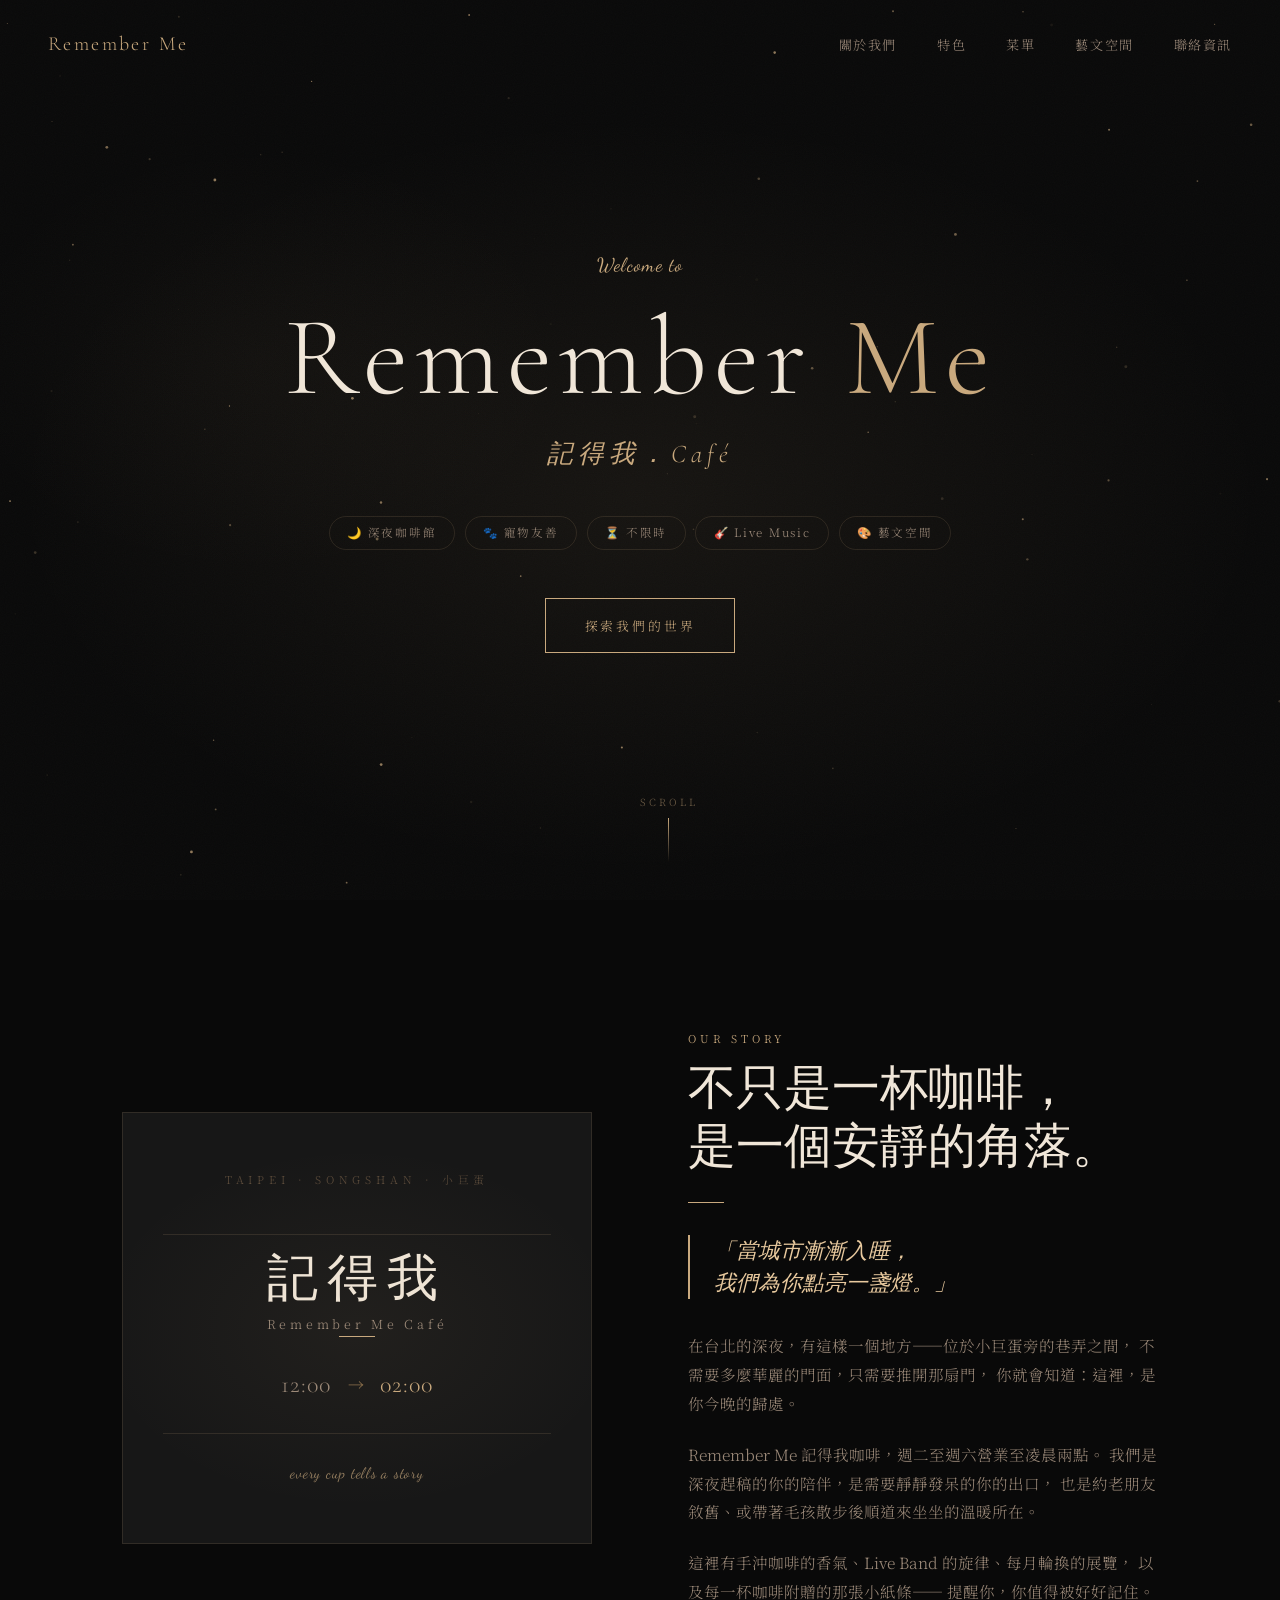
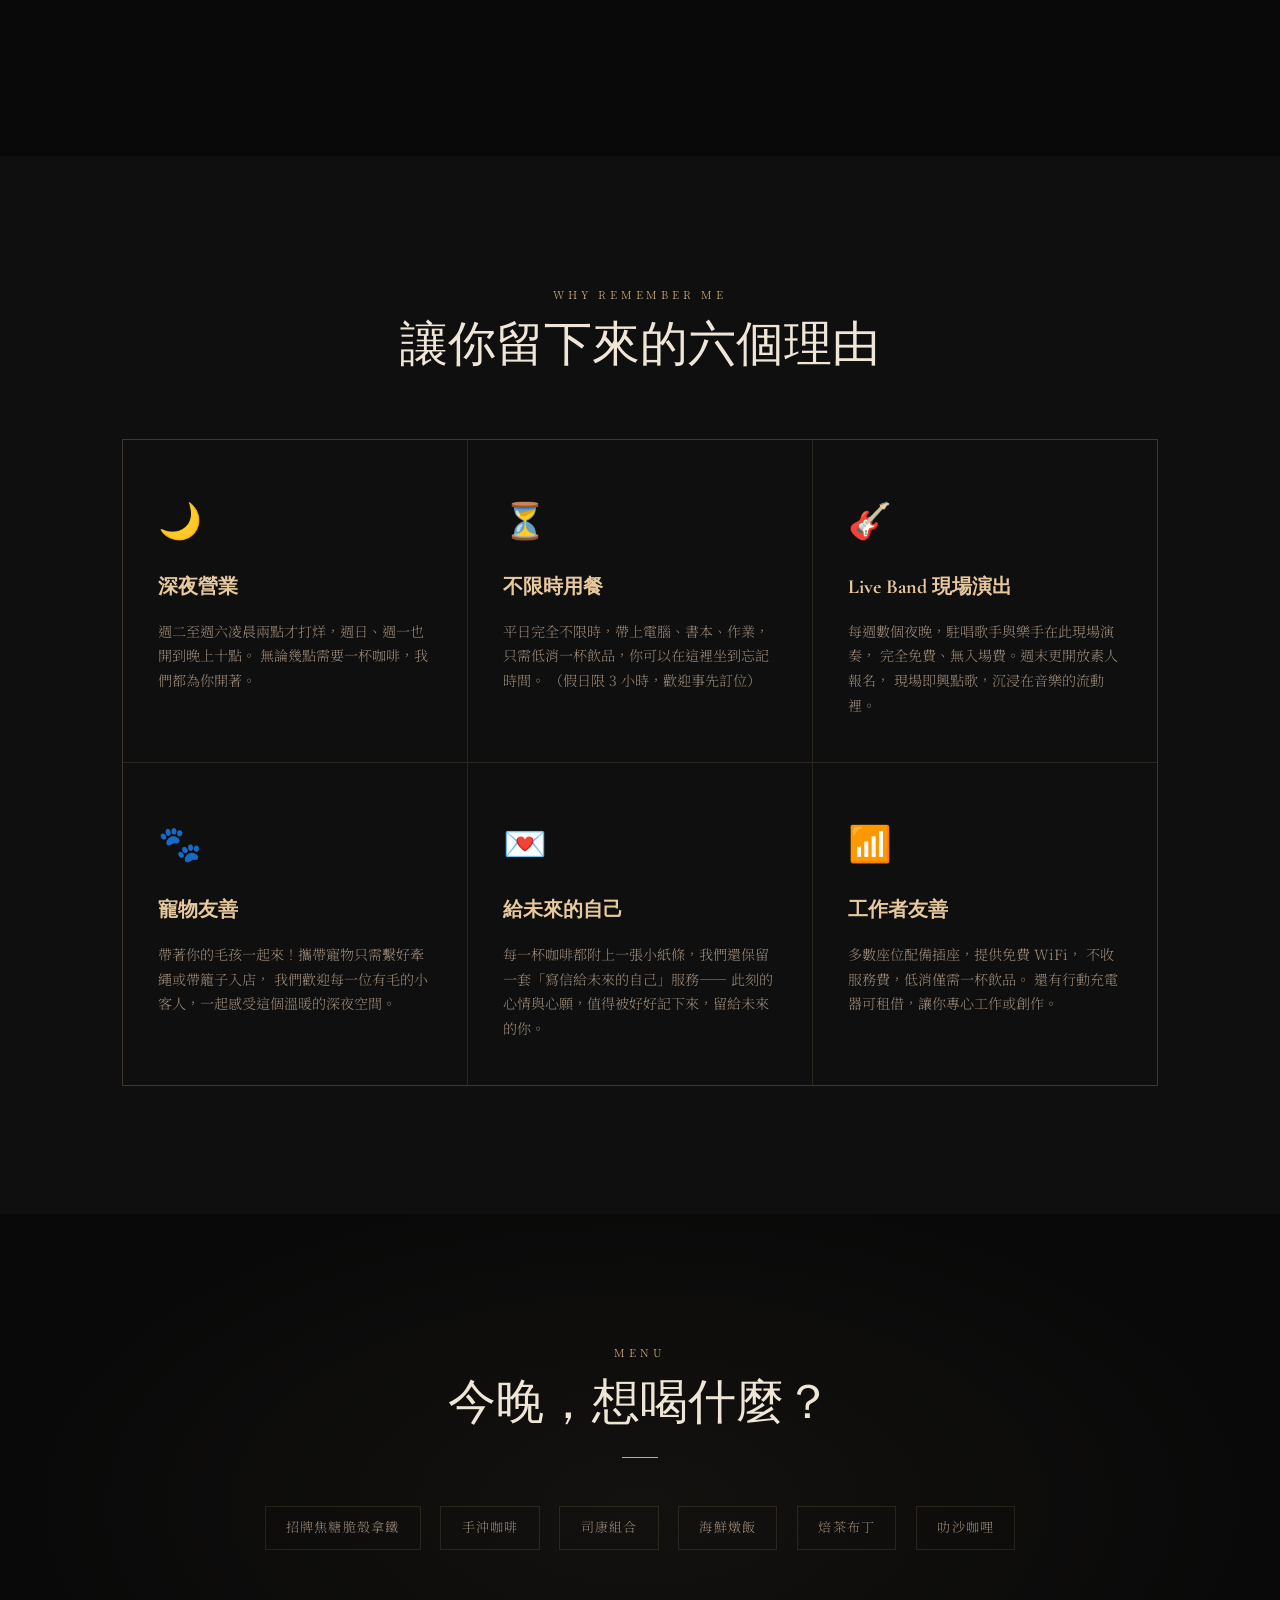
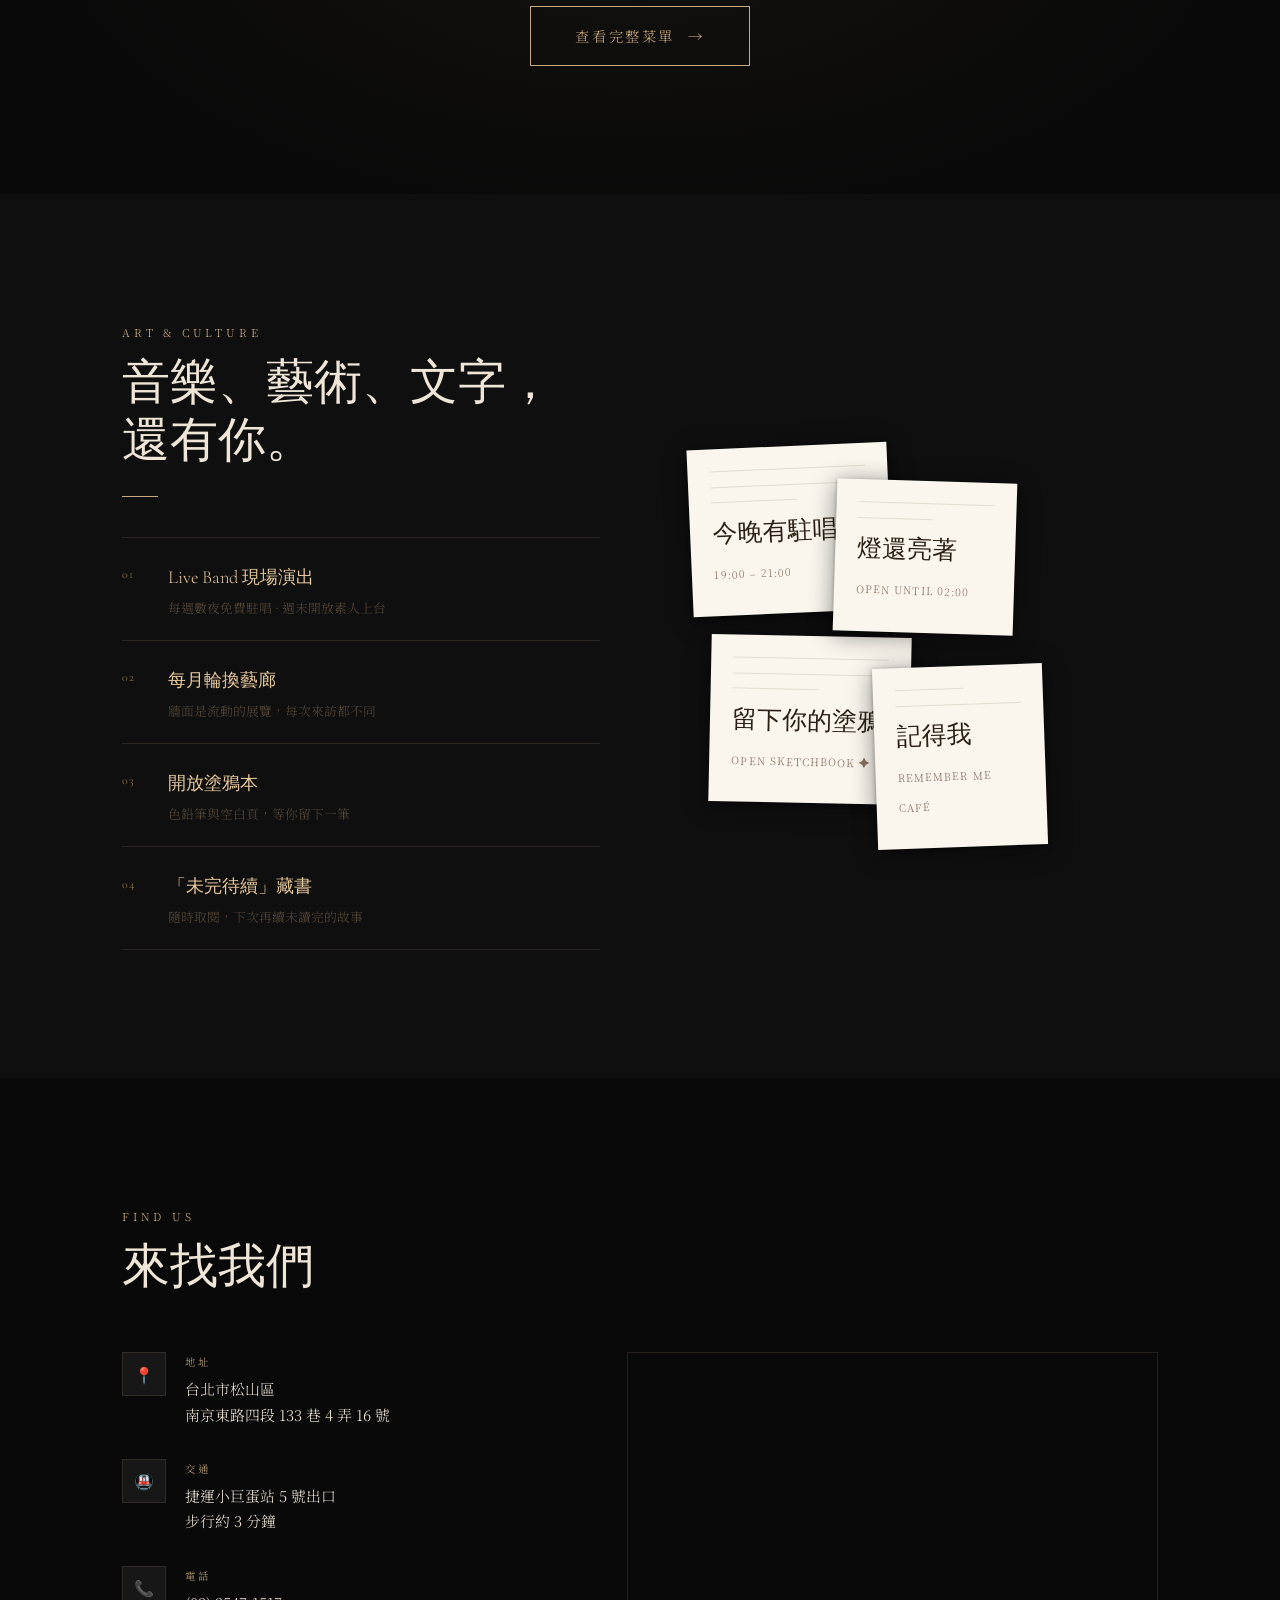
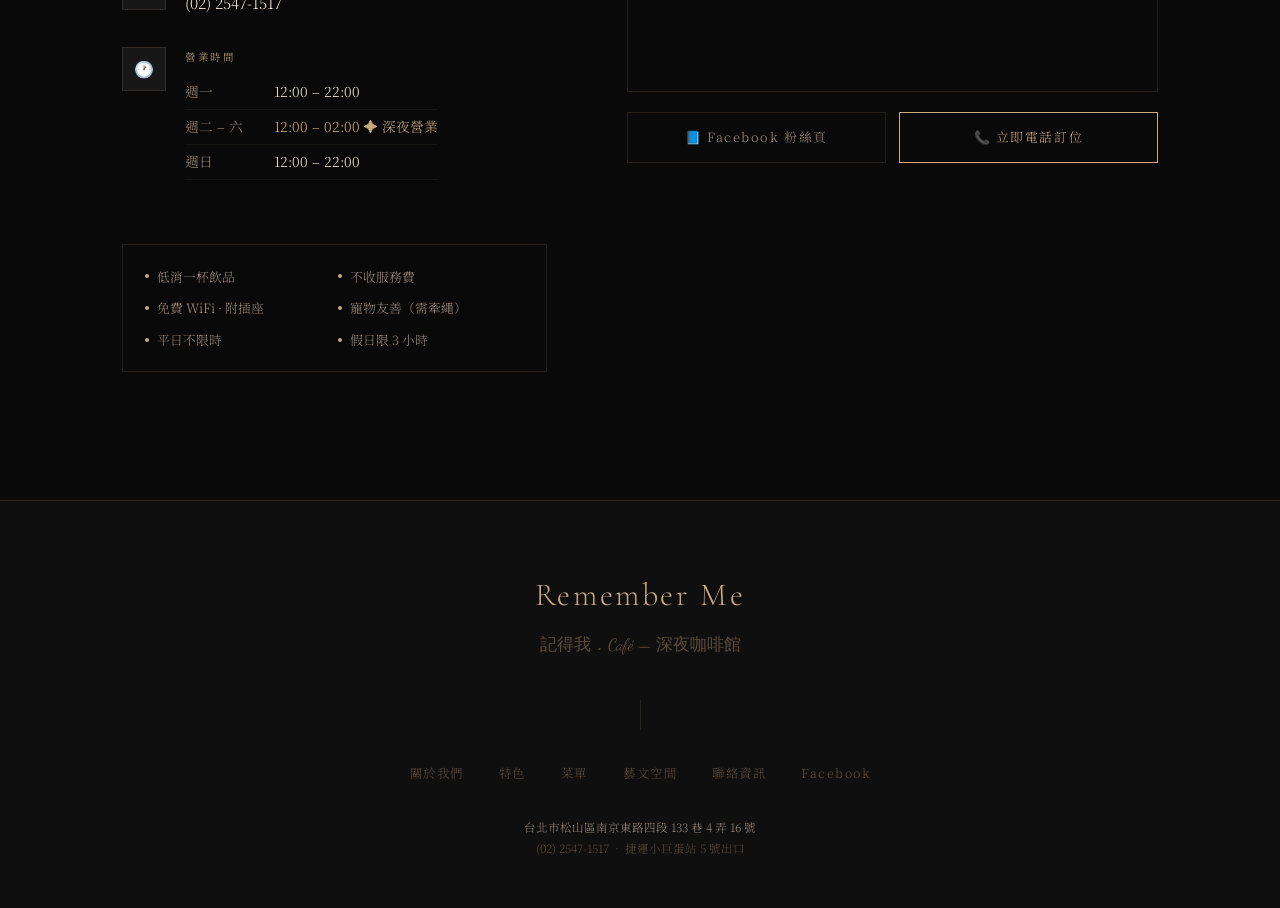
==== index.html @ 340c95aa "Initial deploy: Remember Me 記得我 Café website Co-Authored-By: Claude Sonnet 4.6 <noreply@anthropic.co" ====
<!DOCTYPE html>
<html lang="zh-TW">
<head>
  <meta charset="UTF-8" />
  <meta name="viewport" content="width=device-width, initial-scale=1.0" />
  <meta name="description" content="Remember Me 記得我．Café — 台北深夜咖啡館，營業至凌晨兩點，寵物友善、不限時、現場駐唱。捷運小巨蛋站旁。" />
  <title>Remember Me 記得我．Café｜深夜咖啡館 · 台北松山</title>
  <link rel="stylesheet" href="style.css" />
</head>
<body>

<!-- ============================================================
     NAVIGATION
     ============================================================ -->
<nav id="navbar">
  <a href="#hero" class="nav-logo">Remember Me</a>

  <ul class="nav-links">
    <li><a href="#about">關於我們</a></li>
    <li><a href="#features">特色</a></li>
    <li><a href="#menu">菜單</a></li>
    <li><a href="#space">藝文空間</a></li>
    <li><a href="#contact">聯絡資訊</a></li>
  </ul>

  <button class="hamburger" id="hamburger" aria-label="開啟選單">
    <span></span><span></span><span></span>
  </button>
</nav>

<!-- Mobile menu -->
<div class="mobile-menu" id="mobile-menu">
  <a href="#about">關於我們</a>
  <a href="#features">特色</a>
  <a href="#menu">菜單</a>
  <a href="#space">藝文空間</a>
  <a href="#contact">聯絡資訊</a>
</div>


<!-- ============================================================
     HERO
     ============================================================ -->
<section id="hero">
  <div class="hero-bg"></div>
  <div class="hero-noise"></div>
  <canvas id="stars-canvas"></canvas>

  <div class="hero-content">
    <p class="hero-eyebrow">Welcome to</p>
    <h1 class="hero-title">Remember <span>Me</span></h1>
    <p class="hero-subtitle">記得我．Café</p>

    <div class="hero-tags">
      <span class="hero-tag">🌙 深夜咖啡館</span>
      <span class="hero-tag">🐾 寵物友善</span>
      <span class="hero-tag">⏳ 不限時</span>
      <span class="hero-tag">🎸 Live Music</span>
      <span class="hero-tag">🎨 藝文空間</span>
    </div>

    <a href="#about" class="hero-cta">探索我們的世界</a>
  </div>

  <div class="scroll-hint">
    <span>SCROLL</span>
    <div class="scroll-hint-line"></div>
  </div>
</section>


<!-- ============================================================
     ABOUT
     ============================================================ -->
<section id="about">
  <div class="container">
    <div class="about-grid">

      <!-- Typographic panel -->
      <div class="about-typo fade-up">
        <div class="at-city">Taipei · Songshan · 小巨蛋</div>
        <div class="at-rule"></div>
        <div class="at-name">記得我</div>
        <div class="at-sub-zh">Remember Me Café</div>
        <div class="at-rule-gold"></div>
        <div class="at-hours">
          <span class="at-time">12:00</span>
          <span class="at-arrow">→</span>
          <span class="at-time gold">02:00</span>
        </div>
        <div class="at-rule"></div>
        <p class="at-tagline script">every cup tells a story</p>
      </div>

      <!-- Text -->
      <div class="about-body fade-up">
        <span class="label">Our Story</span>
        <h2 class="section-title">不只是一杯咖啡，<br>是一個安靜的角落。</h2>
        <div class="divider"></div>

        <blockquote class="pull-quote">
          「當城市漸漸入睡，<br>我們為你點亮一盞燈。」
        </blockquote>

        <p>
          在台北的深夜，有這樣一個地方——位於小巨蛋旁的巷弄之間，
          不需要多麼華麗的門面，只需要推開那扇門，
          你就會知道：這裡，是你今晚的歸處。
        </p>
        <p>
          Remember Me 記得我咖啡，週二至週六營業至凌晨兩點。
          我們是深夜趕稿的你的陪伴，是需要靜靜發呆的你的出口，
          也是約老朋友敘舊、或帶著毛孩散步後順道來坐坐的溫暖所在。
        </p>
        <p>
          這裡有手沖咖啡的香氣、Live Band 的旋律、每月輪換的展覽，
          以及每一杯咖啡附贈的那張小紙條——
          提醒你，你值得被好好記住。
        </p>
      </div>

    </div>
  </div>
</section>


<!-- ============================================================
     FEATURES
     ============================================================ -->
<section id="features">
  <div class="container">
    <div class="features-header fade-up">
      <span class="label">Why Remember Me</span>
      <h2 class="section-title">讓你留下來的六個理由</h2>
    </div>

    <div class="features-grid">

      <div class="feature-card fade-up">
        <span class="feature-icon">🌙</span>
        <h3 class="feature-title">深夜營業</h3>
        <p class="feature-desc">
          週二至週六凌晨兩點才打烊，週日、週一也開到晚上十點。
          無論幾點需要一杯咖啡，我們都為你開著。
        </p>
      </div>

      <div class="feature-card fade-up">
        <span class="feature-icon">⏳</span>
        <h3 class="feature-title">不限時用餐</h3>
        <p class="feature-desc">
          平日完全不限時，帶上電腦、書本、作業，
          只需低消一杯飲品，你可以在這裡坐到忘記時間。
          （假日限 3 小時，歡迎事先訂位）
        </p>
      </div>

      <div class="feature-card fade-up">
        <span class="feature-icon">🎸</span>
        <h3 class="feature-title">Live Band 現場演出</h3>
        <p class="feature-desc">
          每週數個夜晚，駐唱歌手與樂手在此現場演奏，
          完全免費、無入場費。週末更開放素人報名，
          現場即興點歌，沉浸在音樂的流動裡。
        </p>
      </div>

      <div class="feature-card fade-up">
        <span class="feature-icon">🐾</span>
        <h3 class="feature-title">寵物友善</h3>
        <p class="feature-desc">
          帶著你的毛孩一起來！攜帶寵物只需繫好牽繩或帶籠子入店，
          我們歡迎每一位有毛的小客人，一起感受這個溫暖的深夜空間。
        </p>
      </div>

      <div class="feature-card fade-up">
        <span class="feature-icon">💌</span>
        <h3 class="feature-title">給未來的自己</h3>
        <p class="feature-desc">
          每一杯咖啡都附上一張小紙條，我們還保留一套「寫信給未來的自己」服務——
          此刻的心情與心願，值得被好好記下來，留給未來的你。
        </p>
      </div>

      <div class="feature-card fade-up">
        <span class="feature-icon">📶</span>
        <h3 class="feature-title">工作者友善</h3>
        <p class="feature-desc">
          多數座位配備插座，提供免費 WiFi，
          不收服務費，低消僅需一杯飲品。
          還有行動充電器可租借，讓你專心工作或創作。
        </p>
      </div>

    </div>
  </div>
</section>


<!-- ============================================================
     MENU CTA
     ============================================================ -->
<section id="menu" class="" style="padding:0;">
  <section id="menu-cta">
    <div class="container menu-cta-inner fade-up">
      <span class="label">Menu</span>
      <h2 class="section-title">今晚，想喝什麼？</h2>
      <div class="divider" style="margin: 1.5rem auto;"></div>
      <div class="menu-preview-grid">
        <span class="preview-chip">招牌焦糖脆殼拿鐵</span>
        <span class="preview-chip">手沖咖啡</span>
        <span class="preview-chip">司康組合</span>
        <span class="preview-chip">海鮮燉飯</span>
        <span class="preview-chip">焙茶布丁</span>
        <span class="preview-chip">叻沙咖哩</span>
      </div>
      <a href="menu.html" class="menu-cta-btn">查看完整菜單 &nbsp;→</a>
    </div>
  </section>
</section>


<!-- ============================================================
     ART SPACE
     ============================================================ -->
<section id="space">
  <div class="container">
    <div class="space-grid">

      <!-- Text side -->
      <div class="fade-up">
        <span class="label">Art &amp; Culture</span>
        <h2 class="section-title">音樂、藝術、文字，<br>還有你。</h2>
        <div class="divider"></div>

        <div class="space-pillars">

          <div class="pillar">
            <span class="pillar-num">01</span>
            <div class="pillar-body">
              <div class="pillar-title">Live Band 現場演出</div>
              <p class="pillar-sub">每週數夜免費駐唱 · 週末開放素人上台</p>
            </div>
          </div>

          <div class="pillar">
            <span class="pillar-num">02</span>
            <div class="pillar-body">
              <div class="pillar-title">每月輪換藝廊</div>
              <p class="pillar-sub">牆面是流動的展覽，每次來訪都不同</p>
            </div>
          </div>

          <div class="pillar">
            <span class="pillar-num">03</span>
            <div class="pillar-body">
              <div class="pillar-title">開放塗鴉本</div>
              <p class="pillar-sub">色鉛筆與空白頁，等你留下一筆</p>
            </div>
          </div>

          <div class="pillar">
            <span class="pillar-num">04</span>
            <div class="pillar-body">
              <div class="pillar-title">「未完待續」藏書</div>
              <p class="pillar-sub">隨時取閱，下次再續未讀完的故事</p>
            </div>
          </div>

        </div>
      </div>

      <!-- Notes visual -->
      <div class="space-notes fade-up">
        <div class="note note-1">
          <div class="note-line"></div>
          <div class="note-line"></div>
          <div class="note-line short"></div>
          <p class="note-text script">今晚有駐唱</p>
          <span class="note-time">19:00 – 21:00</span>
        </div>
        <div class="note note-2">
          <div class="note-line"></div>
          <div class="note-line short"></div>
          <p class="note-text script">燈還亮著</p>
          <span class="note-time">open until 02:00</span>
        </div>
        <div class="note note-3">
          <div class="note-line"></div>
          <div class="note-line"></div>
          <div class="note-line short"></div>
          <p class="note-text script">留下你的塗鴉</p>
          <span class="note-time">open sketchbook ✦</span>
        </div>
        <div class="note note-4">
          <div class="note-line short"></div>
          <div class="note-line"></div>
          <p class="note-text script">記得我</p>
          <span class="note-time">Remember Me Café</span>
        </div>
      </div>

    </div>
  </div>
</section>


<!-- ============================================================
     CONTACT
     ============================================================ -->
<section id="contact">
  <div class="container">
    <div class="fade-up" style="margin-bottom: 3.5rem;">
      <span class="label">Find Us</span>
      <h2 class="section-title">來找我們</h2>
    </div>

    <div class="contact-grid">

      <!-- Info -->
      <div class="contact-items fade-up">

        <div class="contact-item">
          <div class="contact-icon">📍</div>
          <div>
            <div class="c-label">地址</div>
            <div class="c-value">
              台北市松山區<br>
              南京東路四段 133 巷 4 弄 16 號
            </div>
          </div>
        </div>

        <div class="contact-item">
          <div class="contact-icon">🚇</div>
          <div>
            <div class="c-label">交通</div>
            <div class="c-value">
              捷運小巨蛋站 5 號出口<br>
              步行約 3 分鐘
            </div>
          </div>
        </div>

        <div class="contact-item">
          <div class="contact-icon">📞</div>
          <div>
            <div class="c-label">電話</div>
            <div class="c-value">
              <a href="tel:0225471517">(02) 2547-1517</a>
            </div>
          </div>
        </div>

        <div class="contact-item">
          <div class="contact-icon">🕐</div>
          <div>
            <div class="c-label">營業時間</div>
            <div class="hours-list">
              <div class="hours-row">
                <span class="hours-day">週一</span>
                <span class="hours-time">12:00 – 22:00</span>
              </div>
              <div class="hours-row">
                <span class="hours-day">週二 – 六</span>
                <span class="hours-time highlight">12:00 – 02:00 ✦ 深夜營業</span>
              </div>
              <div class="hours-row">
                <span class="hours-day">週日</span>
                <span class="hours-time">12:00 – 22:00</span>
              </div>
            </div>
          </div>
        </div>

        <div class="rules-strip">
          <div class="rule-item"><span class="rule-dot"></span>低消一杯飲品</div>
          <div class="rule-item"><span class="rule-dot"></span>不收服務費</div>
          <div class="rule-item"><span class="rule-dot"></span>免費 WiFi · 附插座</div>
          <div class="rule-item"><span class="rule-dot"></span>寵物友善（需牽繩）</div>
          <div class="rule-item"><span class="rule-dot"></span>平日不限時</div>
          <div class="rule-item"><span class="rule-dot"></span>假日限 3 小時</div>
        </div>

      </div>

      <!-- Map + buttons -->
      <div class="fade-up">
        <div class="map-wrap">
          <iframe
            src="https://maps.google.com/maps?q=Remember+Me+Cafe+台北市松山區南京東路四段133巷4弄16號&output=embed&hl=zh-TW&z=16"
            allowfullscreen=""
            loading="lazy"
            referrerpolicy="no-referrer-when-downgrade"
            title="Remember Me Café 地圖位置">
          </iframe>
        </div>

        <div class="contact-actions">
          <a class="btn-outline"
             href="https://www.facebook.com/remembermecafe/"
             target="_blank" rel="noopener">
            📘 Facebook 粉絲頁
          </a>
          <a class="btn-fill" href="tel:0225471517">
            📞 立即電話訂位
          </a>
        </div>
      </div>

    </div>
  </div>
</section>


<!-- ============================================================
     FOOTER
     ============================================================ -->
<footer>
  <div class="container">
    <div class="footer-logo">Remember Me</div>
    <p class="footer-tagline">記得我．Café — 深夜咖啡館</p>
    <div class="footer-divider"></div>
    <nav class="footer-nav">
      <a href="#about">關於我們</a>
      <a href="#features">特色</a>
      <a href="#menu">菜單</a>
      <a href="#space">藝文空間</a>
      <a href="#contact">聯絡資訊</a>
      <a href="https://www.facebook.com/remembermecafe/" target="_blank" rel="noopener">Facebook</a>
    </nav>
    <p class="footer-copy">
      <span>台北市松山區南京東路四段 133 巷 4 弄 16 號</span><br>
      (02) 2547-1517 &nbsp;·&nbsp; 捷運小巨蛋站 5 號出口
    </p>
  </div>
</footer>

<script src="script.js"></script>
</body>
</html>
---- style.css ----
/* ============================================================
   Remember Me 記得我．Café — Stylesheet
   ============================================================ */

@import url('https://fonts.googleapis.com/css2?family=Cormorant+Garamond:ital,wght@0,300;0,400;0,600;1,300;1,400;1,600&family=Dancing+Script:wght@400;600&family=Noto+Serif+TC:wght@300;400;500&display=swap');

/* ── Variables ── */
:root {
  --bg:          #090909;
  --bg2:         #0f0f0f;
  --bg3:         #171717;
  --bg4:         #202020;
  --gold:        #c9a97e;
  --gold-light:  #e8c99e;
  --gold-dark:   #9a7a50;
  --gold-glow:   rgba(201, 169, 126, 0.12);
  --text:        #f0e6d8;
  --text-dim:    #9a8878;
  --text-muted:  #5a4a3a;
  --border:      rgba(201, 169, 126, 0.14);
  --border-h:    rgba(201, 169, 126, 0.45);
  --radius:      2px;
}

/* ── Reset ── */
*, *::before, *::after { margin: 0; padding: 0; box-sizing: border-box; }
html { scroll-behavior: smooth; font-size: 16px; }
body {
  background: var(--bg);
  color: var(--text);
  font-family: 'Noto Serif TC', 'PingFang TC', 'Hiragino Mincho ProN', serif;
  font-weight: 300;
  line-height: 1.85;
  overflow-x: hidden;
}
img { display: block; max-width: 100%; }
a { color: inherit; text-decoration: none; }

/* ── Typography helpers ── */
.serif   { font-family: 'Cormorant Garamond', serif; }
.script  { font-family: 'Dancing Script', cursive; }
.label {
  display: block;
  font-size: 0.68rem;
  letter-spacing: 0.35em;
  text-transform: uppercase;
  color: var(--gold);
  margin-bottom: 0.8rem;
}
.section-title {
  font-family: 'Cormorant Garamond', serif;
  font-weight: 300;
  font-size: clamp(2rem, 4vw, 3rem);
  line-height: 1.2;
}
.divider {
  width: 36px;
  height: 1px;
  background: var(--gold);
  margin: 1.6rem 0;
}
.container {
  max-width: 1100px;
  margin: 0 auto;
  padding: 0 2rem;
}

/* ── Fade-up animation ── */
.fade-up {
  opacity: 0;
  transform: translateY(28px);
  transition: opacity 0.75s ease, transform 0.75s ease;
}
.fade-up.visible { opacity: 1; transform: translateY(0); }
.fade-up:nth-child(2) { transition-delay: 0.1s; }
.fade-up:nth-child(3) { transition-delay: 0.2s; }
.fade-up:nth-child(4) { transition-delay: 0.3s; }

/* ============================================================
   NAVIGATION
   ============================================================ */
#navbar {
  position: fixed;
  inset: 0 0 auto 0;
  z-index: 200;
  display: flex;
  align-items: center;
  justify-content: space-between;
  padding: 1.6rem 3rem;
  transition: padding 0.4s, background 0.4s, border-color 0.4s;
  border-bottom: 1px solid transparent;
}
#navbar.scrolled {
  padding: 1rem 3rem;
  background: rgba(9, 9, 9, 0.94);
  backdrop-filter: blur(12px);
  border-bottom-color: var(--border);
}
.nav-logo {
  font-family: 'Cormorant Garamond', serif;
  font-size: 1.25rem;
  color: var(--gold);
  letter-spacing: 0.12em;
  transition: opacity 0.3s;
}
.nav-logo:hover { opacity: 0.75; }
.nav-links {
  display: flex;
  gap: 2.5rem;
  list-style: none;
}
.nav-links a {
  font-size: 0.82rem;
  letter-spacing: 0.12em;
  color: var(--text-dim);
  transition: color 0.3s;
  position: relative;
}
.nav-links a::after {
  content: '';
  position: absolute;
  bottom: -2px;
  left: 0; right: 0;
  height: 1px;
  background: var(--gold);
  transform: scaleX(0);
  transition: transform 0.3s;
  transform-origin: left;
}
.nav-links a:hover { color: var(--gold); }
.nav-links a:hover::after { transform: scaleX(1); }

/* hamburger (mobile) */
.hamburger {
  display: none;
  flex-direction: column;
  gap: 5px;
  cursor: pointer;
  background: none;
  border: none;
  padding: 4px;
}
.hamburger span {
  width: 24px; height: 1px;
  background: var(--gold);
  transition: all 0.3s;
}
.hamburger.open span:nth-child(1) { transform: rotate(45deg) translate(4px, 4px); }
.hamburger.open span:nth-child(2) { opacity: 0; }
.hamburger.open span:nth-child(3) { transform: rotate(-45deg) translate(4px, -4px); }

/* mobile menu */
.mobile-menu {
  display: none;
  position: fixed;
  inset: 0;
  background: rgba(9,9,9,0.97);
  z-index: 190;
  flex-direction: column;
  align-items: center;
  justify-content: center;
  gap: 2.5rem;
}
.mobile-menu.open { display: flex; }
.mobile-menu a {
  font-family: 'Cormorant Garamond', serif;
  font-size: 2rem;
  color: var(--text-dim);
  letter-spacing: 0.1em;
  transition: color 0.3s;
}
.mobile-menu a:hover { color: var(--gold); }

/* ============================================================
   HERO
   ============================================================ */
#hero {
  position: relative;
  height: 100svh;
  min-height: 680px;
  display: flex;
  flex-direction: column;
  align-items: center;
  justify-content: center;
  text-align: center;
  overflow: hidden;
}
.hero-bg {
  position: absolute;
  inset: 0;
  background:
    radial-gradient(ellipse 70% 60% at 50% 55%, rgba(201,169,126,0.07) 0%, transparent 70%),
    radial-gradient(ellipse 40% 40% at 20% 40%, rgba(201,169,126,0.03) 0%, transparent 60%),
    #090909;
}
.hero-noise {
  position: absolute;
  inset: 0;
  opacity: 0.025;
  background-image: url("data:image/svg+xml,%3Csvg viewBox='0 0 200 200' xmlns='http://www.w3.org/2000/svg'%3E%3Cfilter id='n'%3E%3CfeTurbulence type='fractalNoise' baseFrequency='0.9' numOctaves='4' stitchTiles='stitch'/%3E%3C/filter%3E%3Crect width='100%25' height='100%25' filter='url(%23n)'/%3E%3C/svg%3E");
  background-size: 200px;
}
#stars-canvas {
  position: absolute;
  inset: 0;
  pointer-events: none;
}
.hero-content { position: relative; z-index: 1; }
.hero-eyebrow {
  font-family: 'Dancing Script', cursive;
  font-size: 1.2rem;
  color: var(--gold);
  letter-spacing: 0.06em;
  opacity: 0.8;
  margin-bottom: 1.2rem;
  animation: fadeInDown 1s ease 0.3s both;
}
.hero-title {
  font-family: 'Cormorant Garamond', serif;
  font-weight: 300;
  font-size: clamp(3.5rem, 9vw, 7rem);
  letter-spacing: 0.06em;
  line-height: 1;
  color: var(--text);
  animation: fadeInDown 1s ease 0.5s both;
}
.hero-title span { color: var(--gold); }
.hero-subtitle {
  font-family: 'Cormorant Garamond', serif;
  font-size: clamp(1.1rem, 2.5vw, 1.6rem);
  font-style: italic;
  color: var(--gold);
  letter-spacing: 0.2em;
  margin: 1rem 0 2.4rem;
  animation: fadeInDown 1s ease 0.7s both;
}
.hero-tags {
  display: flex;
  flex-wrap: wrap;
  gap: 0.6rem;
  justify-content: center;
  margin-bottom: 3rem;
  animation: fadeInDown 1s ease 0.9s both;
}
.hero-tag {
  border: 1px solid var(--border);
  padding: 0.35rem 1.1rem;
  border-radius: 99px;
  font-size: 0.72rem;
  letter-spacing: 0.15em;
  color: var(--text-dim);
}
.hero-cta {
  display: inline-flex;
  align-items: center;
  gap: 0.7rem;
  padding: 0.9rem 2.4rem;
  border: 1px solid var(--gold);
  color: var(--gold);
  font-size: 0.8rem;
  letter-spacing: 0.22em;
  text-transform: uppercase;
  overflow: hidden;
  position: relative;
  transition: color 0.35s;
  animation: fadeInDown 1s ease 1.1s both;
}
.hero-cta::before {
  content: '';
  position: absolute;
  inset: 0;
  background: var(--gold);
  transform: translateX(-101%);
  transition: transform 0.35s cubic-bezier(0.4, 0, 0.2, 1);
  z-index: -1;
}
.hero-cta:hover { color: var(--bg); }
.hero-cta:hover::before { transform: translateX(0); }

.scroll-hint {
  position: absolute;
  bottom: 2.4rem;
  left: 50%;
  transform: translateX(-50%);
  display: flex;
  flex-direction: column;
  align-items: center;
  gap: 6px;
  animation: fadeInDown 1.2s ease 1.4s both, scrollBob 2s ease 2s infinite;
}
.scroll-hint-line {
  width: 1px;
  height: 44px;
  background: linear-gradient(to bottom, var(--gold), transparent);
}
.scroll-hint span {
  font-size: 0.62rem;
  letter-spacing: 0.3em;
  color: var(--gold);
  opacity: 0.5;
}

@keyframes fadeInDown {
  from { opacity: 0; transform: translateY(-16px); }
  to   { opacity: 1; transform: translateY(0); }
}
@keyframes scrollBob {
  0%, 100% { transform: translateX(-50%) translateY(0); }
  50%       { transform: translateX(-50%) translateY(8px); }
}

/* ============================================================
   ABOUT
   ============================================================ */
#about { padding: 8rem 0; background: var(--bg); }
.about-grid {
  display: grid;
  grid-template-columns: 1fr 1fr;
  gap: 6rem;
  align-items: center;
}
/* About typographic panel */
.about-typo {
  display: flex;
  flex-direction: column;
  align-items: center;
  justify-content: center;
  border: 1px solid var(--border);
  padding: 3.5rem 2.5rem;
  text-align: center;
  position: relative;
  background: var(--bg3);
}
.about-typo::before {
  content: '';
  position: absolute;
  inset: 0;
  background: radial-gradient(ellipse 80% 60% at 50% 50%, rgba(201,169,126,0.06), transparent 70%);
  pointer-events: none;
}
.at-city {
  font-size: 0.68rem;
  letter-spacing: 0.45em;
  color: var(--text-muted);
  text-transform: uppercase;
  margin-bottom: 1.6rem;
}
.at-rule {
  width: 100%;
  height: 1px;
  background: var(--border);
  margin: 1.2rem 0;
}
.at-rule-gold {
  width: 36px;
  height: 1px;
  background: var(--gold);
  margin: 0 auto 1.2rem;
}
.at-name {
  font-family: 'Cormorant Garamond', serif;
  font-size: 3.2rem;
  font-weight: 300;
  color: var(--text);
  letter-spacing: 0.18em;
  line-height: 1;
}
.at-sub-zh {
  font-size: 0.78rem;
  letter-spacing: 0.3em;
  color: var(--text-dim);
  margin-top: 0.5rem;
}
.at-hours {
  display: flex;
  align-items: center;
  justify-content: center;
  gap: 1rem;
  margin: 0.4rem 0;
}
.at-time {
  font-family: 'Cormorant Garamond', serif;
  font-size: 1.5rem;
  color: var(--text-dim);
  letter-spacing: 0.05em;
}
.at-time.gold { color: var(--gold); }
.at-arrow { color: var(--gold-dark); font-size: 1rem; }
.at-tagline {
  font-size: 0.95rem;
  color: var(--gold);
  opacity: 0.7;
  letter-spacing: 0.05em;
  margin-top: 0.4rem;
}
.about-body p { color: var(--text-dim); font-size: 0.97rem; margin-bottom: 1.4rem; }
blockquote.pull-quote {
  border-left: 2px solid var(--gold);
  padding-left: 1.5rem;
  margin: 2rem 0;
  font-family: 'Cormorant Garamond', serif;
  font-style: italic;
  font-size: 1.35rem;
  color: var(--gold-light);
  line-height: 1.5;
}

/* ============================================================
   FEATURES
   ============================================================ */
#features { padding: 8rem 0; background: var(--bg2); }
.features-header { text-align: center; margin-bottom: 4rem; }
.features-grid {
  display: grid;
  grid-template-columns: repeat(3, 1fr);
  gap: 1px;
  background: var(--border);
  border: 1px solid var(--border);
}
.feature-card {
  background: var(--bg2);
  padding: 2.8rem 2.2rem;
  position: relative;
  overflow: hidden;
  transition: background 0.35s;
}
.feature-card::after {
  content: '';
  position: absolute;
  top: 0; left: 0; right: 0;
  height: 1px;
  background: var(--gold);
  transform: scaleX(0);
  transition: transform 0.4s;
  transform-origin: left;
}
.feature-card:hover { background: var(--bg3); }
/* no lift — feature cards are not clickable */
.feature-icon { font-size: 2.2rem; margin-bottom: 1.2rem; display: block; }
.feature-title {
  font-family: 'Cormorant Garamond', serif;
  font-size: 1.25rem;
  color: var(--gold-light);
  margin-bottom: 0.8rem;
}
.feature-desc { font-size: 0.88rem; color: var(--text-dim); line-height: 1.75; }

/* ============================================================
   MENU CTA (homepage teaser)
   ============================================================ */
#menu-cta {
  padding: 8rem 0;
  background: var(--bg);
  text-align: center;
  position: relative;
  overflow: hidden;
}
#menu-cta::before {
  content: '';
  position: absolute;
  inset: 0;
  background: radial-gradient(ellipse 70% 80% at 50% 50%, rgba(201,169,126,0.055), transparent 70%);
  pointer-events: none;
}
.menu-cta-inner { position: relative; z-index: 1; }
.menu-preview-grid {
  display: flex;
  justify-content: center;
  gap: 1.2rem;
  margin: 3rem 0 3.5rem;
  flex-wrap: wrap;
}
.preview-chip {
  border: 1px solid var(--border);
  padding: 0.55rem 1.3rem;
  font-size: 0.82rem;
  color: var(--text-dim);
  letter-spacing: 0.08em;
  transition: border-color 0.3s, color 0.3s;
}
/* preview chips are decorative only — no hover */
.menu-cta-btn {
  display: inline-flex;
  align-items: center;
  gap: 0.8rem;
  padding: 1rem 2.8rem;
  border: 1px solid var(--gold);
  color: var(--gold);
  font-family: 'Noto Serif TC', serif;
  font-size: 0.9rem;
  letter-spacing: 0.18em;
  text-decoration: none;
  position: relative;
  overflow: hidden;
  transition: color 0.35s;
}
.menu-cta-btn::before {
  content: '';
  position: absolute;
  inset: 0;
  background: var(--gold);
  transform: translateX(-101%);
  transition: transform 0.35s cubic-bezier(0.4,0,0.2,1);
  z-index: -1;
}
.menu-cta-btn:hover { color: var(--bg); }
.menu-cta-btn:hover::before { transform: translateX(0); }

/* ============================================================
   MENU (full page — menu.html)
   ============================================================ */
#menu { padding: 8rem 0; background: var(--bg); }
.menu-top {
  display: flex;
  align-items: flex-end;
  justify-content: space-between;
  margin-bottom: 3.5rem;
  gap: 1.5rem;
  flex-wrap: wrap;
}
.tab-group { display: flex; gap: 0; }
.tab-btn {
  padding: 0.65rem 1.6rem;
  border: 1px solid var(--border);
  background: transparent;
  color: var(--text-dim);
  font-family: 'Noto Sans TC', sans-serif;
  font-size: 0.82rem;
  letter-spacing: 0.12em;
  cursor: pointer;
  transition: all 0.3s;
  margin-left: -1px;
}
.tab-btn:first-child { margin-left: 0; }
.tab-btn:hover:not(.active) { border-color: var(--gold); color: var(--gold); }
.tab-btn.active {
  background: var(--gold);
  border-color: var(--gold);
  color: var(--bg);
  z-index: 1;
}
.menu-panel { display: none; }
.menu-panel.active { display: block; }
.menu-category { margin-bottom: 3.5rem; }
.menu-cat-title {
  font-family: 'Cormorant Garamond', serif;
  font-size: 1.3rem;
  font-style: italic;
  color: var(--gold);
  padding-bottom: 0.8rem;
  border-bottom: 1px solid var(--border);
  margin-bottom: 0;
}
.menu-items-grid {
  display: grid;
  grid-template-columns: 1fr 1fr;
  border-left: 1px solid var(--border);
  border-right: 1px solid var(--border);
  border-bottom: 1px solid var(--border);
}
.menu-item {
  padding: 1.1rem 1.4rem;
  display: flex;
  justify-content: space-between;
  align-items: flex-start;
  gap: 1rem;
  border-bottom: 1px solid var(--border);
  transition: background 0.2s;
}
.menu-item:hover { background: var(--bg3); }
.menu-item:nth-child(odd) { border-right: 1px solid var(--border); }
.item-name { font-size: 0.93rem; color: var(--text); margin-bottom: 0.15rem; }
.item-desc { font-size: 0.76rem; color: var(--text-muted); line-height: 1.5; }
.item-price {
  font-family: 'Cormorant Garamond', serif;
  font-size: 1.05rem;
  color: var(--gold);
  white-space: nowrap;
  flex-shrink: 0;
}
.menu-badge {
  display: inline-block;
  font-size: 0.6rem;
  letter-spacing: 0.12em;
  color: var(--bg);
  background: var(--gold);
  padding: 0.12rem 0.5rem;
  margin-left: 0.4rem;
  vertical-align: middle;
  border-radius: 2px;
}
.menu-note {
  margin-top: 1.5rem;
  padding: 1.1rem 1.4rem;
  border: 1px solid var(--border);
  border-left: 3px solid var(--gold);
  font-size: 0.82rem;
  color: var(--text-muted);
  line-height: 1.7;
}

/* Menu card grid (menu.html) */
.menu-page-hero {
  padding: 9rem 0 4rem;
  text-align: center;
  background: var(--bg);
  border-bottom: 1px solid var(--border);
}
.menu-filter-bar {
  display: flex;
  justify-content: center;
  gap: 0;
  margin: 3rem 0;
  flex-wrap: wrap;
}
.filter-btn {
  padding: 0.7rem 1.8rem;
  border: 1px solid var(--border);
  background: transparent;
  color: var(--text-dim);
  font-family: 'Noto Serif TC', serif;
  font-size: 0.82rem;
  letter-spacing: 0.12em;
  cursor: pointer;
  transition: all 0.3s;
  margin-left: -1px;
}
.filter-btn:first-child { margin-left: 0; }
.filter-btn:hover:not(.active) { border-color: var(--gold); color: var(--gold); }
.filter-btn.active { background: var(--gold); border-color: var(--gold); color: var(--bg); z-index: 1; }

.menu-cards-section { padding: 0 0 6rem; background: var(--bg); }
.menu-cat-heading {
  font-family: 'Cormorant Garamond', serif;
  font-size: 0.75rem;
  letter-spacing: 0.35em;
  text-transform: uppercase;
  color: var(--gold);
  margin: 3.5rem 0 1.5rem;
  display: flex;
  align-items: center;
  gap: 1.2rem;
}
.menu-cat-heading::after {
  content: '';
  flex: 1;
  height: 1px;
  background: var(--border);
}
.cards-grid {
  display: grid;
  grid-template-columns: repeat(3, 1fr);
  gap: 1.5rem;
}
.menu-card {
  background: var(--bg2);
  border: 1px solid var(--border);
  overflow: hidden;
}
/* menu cards are not clickable — no lift hover */
.card-photo {
  width: 100%;
  aspect-ratio: 4 / 3;
  position: relative;
  overflow: hidden;
  background-color: var(--bg3);
  background-size: cover;
  background-position: center;
  background-repeat: no-repeat;
}
.card-photo.has-photo { filter: brightness(0.78); }
.card-photo img {
  width: 100%; height: 100%;
  object-fit: cover;
  filter: brightness(0.85);
  transition: transform 0.5s, filter 0.5s;
}
/* no photo zoom on hover */
.card-photo-bg {
  width: 100%; height: 100%;
  background: var(--photo-bg, linear-gradient(135deg, #1e1005, #3d2510));
}
.card-badge-wrap {
  position: absolute;
  top: 0.8rem; left: 0.8rem;
}
.card-badge {
  font-size: 0.6rem;
  letter-spacing: 0.14em;
  color: var(--bg);
  background: var(--gold);
  padding: 0.15rem 0.55rem;
  text-transform: uppercase;
}
.card-body { padding: 1.2rem 1.3rem 1.4rem; }
.card-name {
  font-family: 'Noto Serif TC', serif;
  font-size: 1rem;
  color: var(--text);
  margin-bottom: 0.35rem;
}
.card-desc {
  font-size: 0.78rem;
  color: var(--text-muted);
  line-height: 1.6;
  margin-bottom: 0.8rem;
}
.card-price {
  font-family: 'Cormorant Garamond', serif;
  font-size: 1.1rem;
  color: var(--gold);
}

.menu-note-bar {
  margin-top: 3rem;
  padding: 1.1rem 1.4rem;
  border: 1px solid var(--border);
  border-left: 3px solid var(--gold);
  font-size: 0.8rem;
  color: var(--text-muted);
}

@media (max-width: 900px) {
  .cards-grid { grid-template-columns: repeat(2, 1fr); }
}
@media (max-width: 560px) {
  .cards-grid { grid-template-columns: 1fr; }
  .menu-filter-bar { gap: 0.4rem; }
  .filter-btn { margin-left: 0; }
}

/* ============================================================
   ART SPACE
   ============================================================ */
#space { padding: 8rem 0; background: var(--bg2); }
.space-grid {
  display: grid;
  grid-template-columns: 1fr 1fr;
  gap: 5rem;
  align-items: center;
}

/* Pillars list */
.space-pillars { display: flex; flex-direction: column; margin-top: 2.5rem; }
.pillar {
  display: flex;
  align-items: flex-start;
  gap: 1.4rem;
  padding: 1.4rem 0;
  border-bottom: 1px solid var(--border);
}
.pillar:first-child { border-top: 1px solid var(--border); }
.pillar-num {
  font-family: 'Cormorant Garamond', serif;
  font-size: 0.75rem;
  color: var(--gold-dark);
  letter-spacing: 0.1em;
  padding-top: 0.2rem;
  flex-shrink: 0;
  min-width: 24px;
}
.pillar-title {
  font-family: 'Cormorant Garamond', serif;
  font-size: 1.15rem;
  color: var(--gold-light);
  margin-bottom: 0.25rem;
}
.pillar-sub {
  font-size: 0.8rem;
  color: var(--text-muted);
  line-height: 1.5;
}

/* Hand-written note cards */
.space-notes {
  position: relative;
  height: 420px;
}
.note {
  position: absolute;
  width: 200px;
  background: #faf6ee;
  padding: 1.4rem 1.4rem 1.8rem;
  box-shadow: 0 4px 24px rgba(0,0,0,0.45), 0 1px 4px rgba(0,0,0,0.3);
}
.note-line {
  height: 1px;
  background: rgba(120,100,70,0.18);
  margin-bottom: 0.9rem;
}
.note-line.short { width: 55%; }
.note-text {
  font-size: 1.55rem;
  color: #2a1f12;
  line-height: 1.3;
  margin: 0.6rem 0 0.5rem;
}
.note-time {
  font-size: 0.65rem;
  letter-spacing: 0.1em;
  color: #8a7060;
  text-transform: uppercase;
}

.note-1 { top: 20px;  left: 10px;  transform: rotate(-2.5deg); z-index: 1; }
.note-2 { top: 55px;  left: 155px; transform: rotate(1.8deg);  z-index: 3; width: 180px; }
.note-3 { top: 210px; left: 30px;  transform: rotate(1.2deg);  z-index: 2; }
.note-4 { top: 240px; left: 195px; transform: rotate(-2deg);   z-index: 4; width: 170px; }

/* ============================================================
   CONTACT
   ============================================================ */
#contact { padding: 8rem 0; background: var(--bg); }
.contact-grid {
  display: grid;
  grid-template-columns: 1fr 1.25fr;
  gap: 5rem;
  align-items: start;
}
.contact-items { display: flex; flex-direction: column; gap: 2rem; }
.contact-item { display: flex; gap: 1.2rem; align-items: flex-start; }
.contact-icon {
  width: 44px;
  height: 44px;
  border: 1px solid var(--border);
  background: var(--bg3);
  display: flex;
  align-items: center;
  justify-content: center;
  font-size: 1rem;
  color: var(--gold);
  flex-shrink: 0;
}
.c-label {
  font-size: 0.65rem;
  letter-spacing: 0.25em;
  text-transform: uppercase;
  color: var(--gold);
  margin-bottom: 0.3rem;
}
.c-value { color: var(--text); font-size: 0.93rem; line-height: 1.7; }
.c-value a:hover { color: var(--gold); }
.hours-list { margin-top: 0.5rem; }
.hours-row {
  display: flex;
  gap: 0.8rem;
  padding: 0.28rem 0;
  font-size: 0.86rem;
  border-bottom: 1px solid rgba(201,169,126,0.07);
}
.hours-day { color: var(--text-dim); min-width: 76px; }
.hours-time { color: var(--text); }
.hours-time.highlight { color: var(--gold); }
.map-wrap {
  border: 1px solid var(--border);
  overflow: hidden;
  height: 340px;
}
.map-wrap iframe {
  width: 100%;
  height: 100%;
  border: none;
  filter: grayscale(100%) brightness(0.5) sepia(30%);
  transition: filter 0.4s;
}
.map-wrap:hover iframe { filter: grayscale(60%) brightness(0.65) sepia(20%); }
.contact-actions {
  display: flex;
  gap: 0.8rem;
  margin-top: 1.2rem;
}
.btn-outline {
  flex: 1;
  padding: 0.8rem 1rem;
  border: 1px solid var(--border);
  text-align: center;
  font-size: 0.8rem;
  letter-spacing: 0.12em;
  color: var(--text-dim);
  transition: all 0.3s;
}
.btn-outline:hover { border-color: var(--gold); color: var(--gold); }
.btn-fill {
  flex: 1;
  padding: 0.8rem 1rem;
  border: 1px solid var(--gold);
  text-align: center;
  font-size: 0.8rem;
  letter-spacing: 0.12em;
  color: var(--gold);
  transition: all 0.3s;
  position: relative;
  overflow: hidden;
}
.btn-fill::before {
  content: '';
  position: absolute;
  inset: 0;
  background: var(--gold);
  transform: translateX(-101%);
  transition: transform 0.3s cubic-bezier(0.4,0,0.2,1);
  z-index: -1;
}
.btn-fill:hover { color: var(--bg); }
.btn-fill:hover::before { transform: translateX(0); }
.rules-strip {
  margin-top: 2rem;
  padding: 1.2rem 1.4rem;
  border: 1px solid var(--border);
  display: grid;
  grid-template-columns: 1fr 1fr;
  gap: 0.5rem;
}
.rule-item {
  display: flex;
  align-items: center;
  gap: 0.5rem;
  font-size: 0.8rem;
  color: var(--text-dim);
}
.rule-dot {
  width: 4px;
  height: 4px;
  background: var(--gold);
  border-radius: 50%;
  flex-shrink: 0;
}

/* ============================================================
   FOOTER
   ============================================================ */
footer {
  background: var(--bg2);
  border-top: 1px solid var(--border);
  padding: 4rem 0 3rem;
  text-align: center;
}
.footer-logo {
  font-family: 'Cormorant Garamond', serif;
  font-size: 2rem;
  color: var(--gold);
  letter-spacing: 0.08em;
}
.footer-tagline {
  font-family: 'Dancing Script', cursive;
  font-size: 1.05rem;
  color: var(--text-muted);
  margin: 0.4rem 0 2.4rem;
}
.footer-divider {
  width: 1px;
  height: 30px;
  background: var(--border);
  margin: 0 auto 2rem;
}
.footer-nav {
  display: flex;
  gap: 2.2rem;
  justify-content: center;
  flex-wrap: wrap;
  margin-bottom: 2rem;
}
.footer-nav a {
  font-size: 0.78rem;
  letter-spacing: 0.12em;
  color: var(--text-muted);
  transition: color 0.3s;
}
.footer-nav a:hover { color: var(--gold); }
.footer-copy { font-size: 0.72rem; color: var(--text-muted); }
.footer-copy span { color: var(--text-dim); }

/* ============================================================
   RESPONSIVE
   ============================================================ */
@media (max-width: 900px) {
  #navbar { padding: 1.2rem 1.5rem; }
  #navbar.scrolled { padding: 0.9rem 1.5rem; }
  .nav-links { display: none; }
  .hamburger { display: flex; }

  .about-grid,
  .space-grid,
  .contact-grid { grid-template-columns: 1fr; gap: 3rem; }
  .about-typo { max-width: 400px; margin: 0 auto; }
  .space-notes { order: -1; height: 340px; }
  .note-1 { top: 10px;  left: 5px; }
  .note-2 { top: 40px;  left: 130px; }
  .note-3 { top: 180px; left: 20px; }
  .note-4 { top: 200px; left: 170px; }

  .features-grid { grid-template-columns: 1fr; }
  .menu-items-grid { grid-template-columns: 1fr; }
  .menu-item:nth-child(odd) { border-right: none; }
  .menu-top { flex-direction: column; align-items: flex-start; }
  .rules-strip { grid-template-columns: 1fr; }
}

@media (max-width: 560px) {
  .container { padding: 0 1.2rem; }
  #hero { min-height: 600px; }
  .hero-title { font-size: 2.8rem; }
  .hero-tags { gap: 0.4rem; }
  .contact-actions { flex-direction: column; }
  .space-mosaic { grid-template-columns: 1fr; }
  .mosaic-cell.tall,
  .mosaic-cell.wide { grid-column: auto; grid-row: auto; }
}
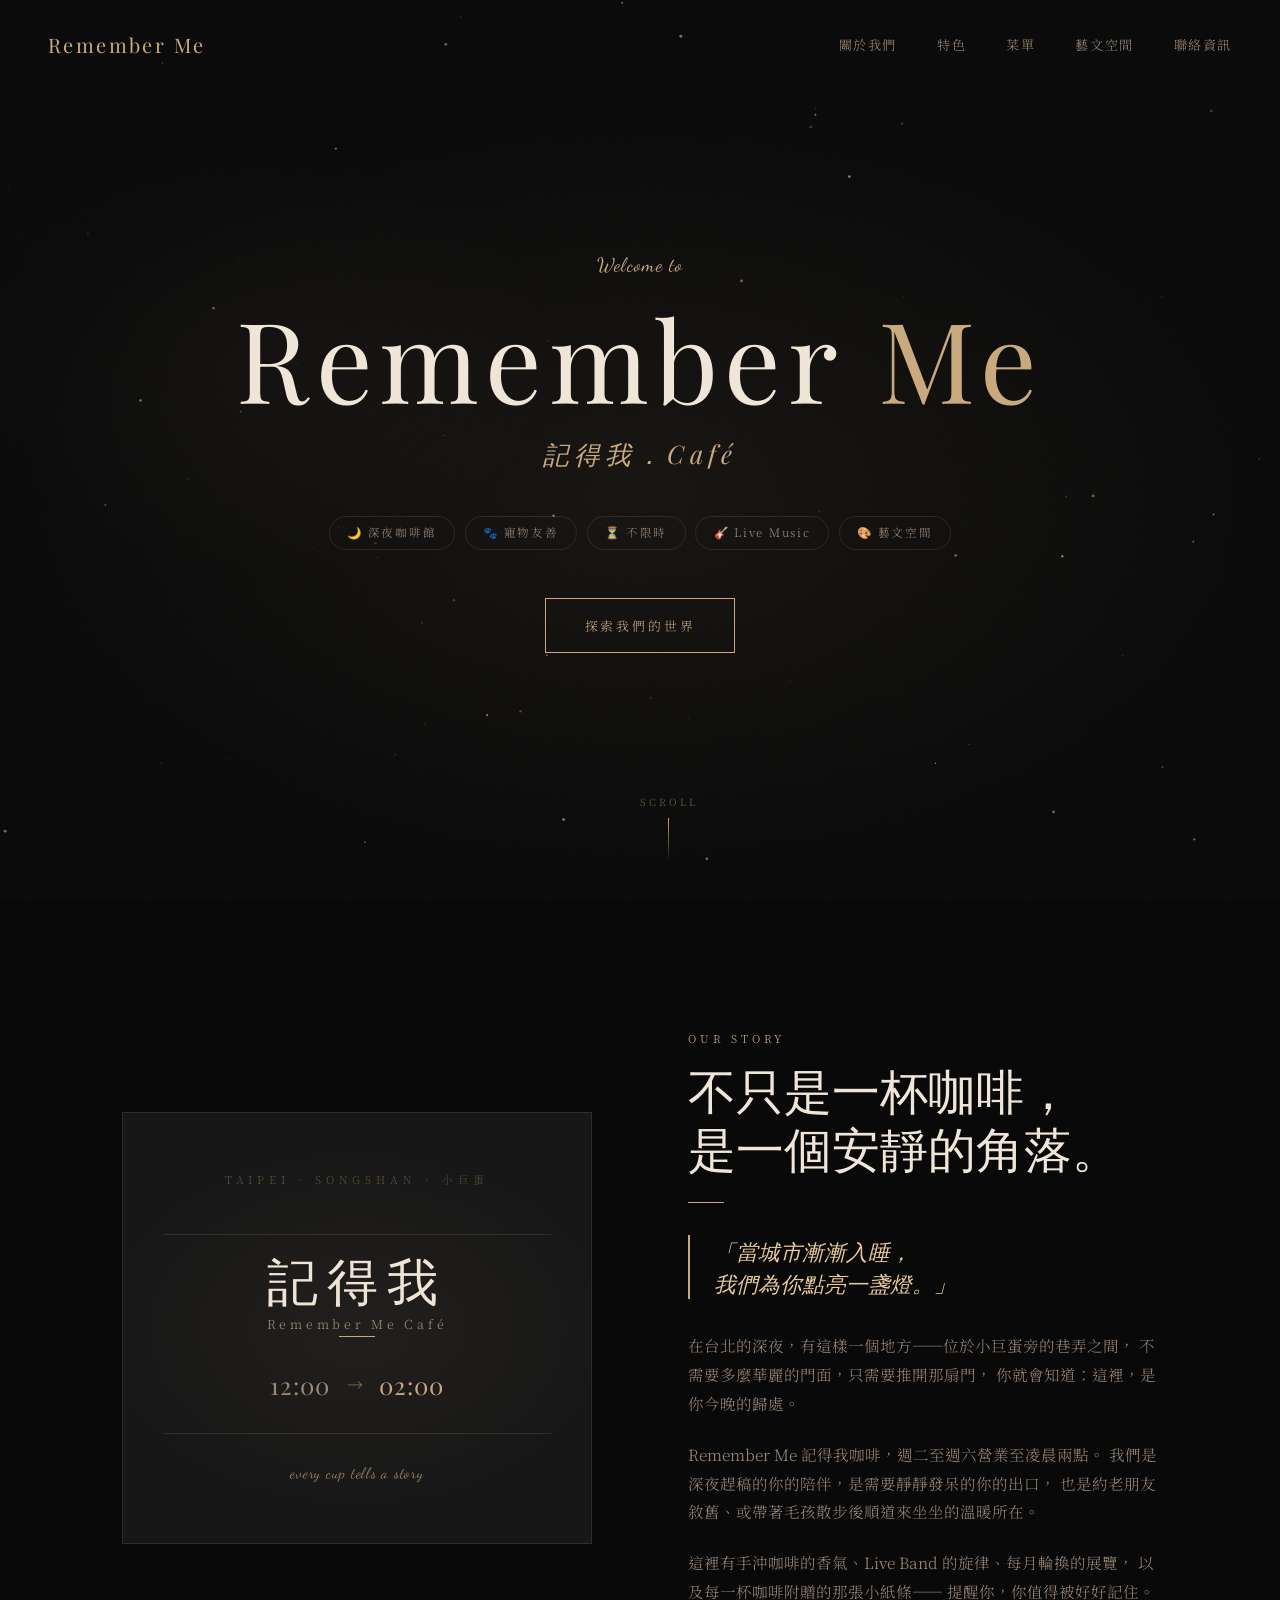
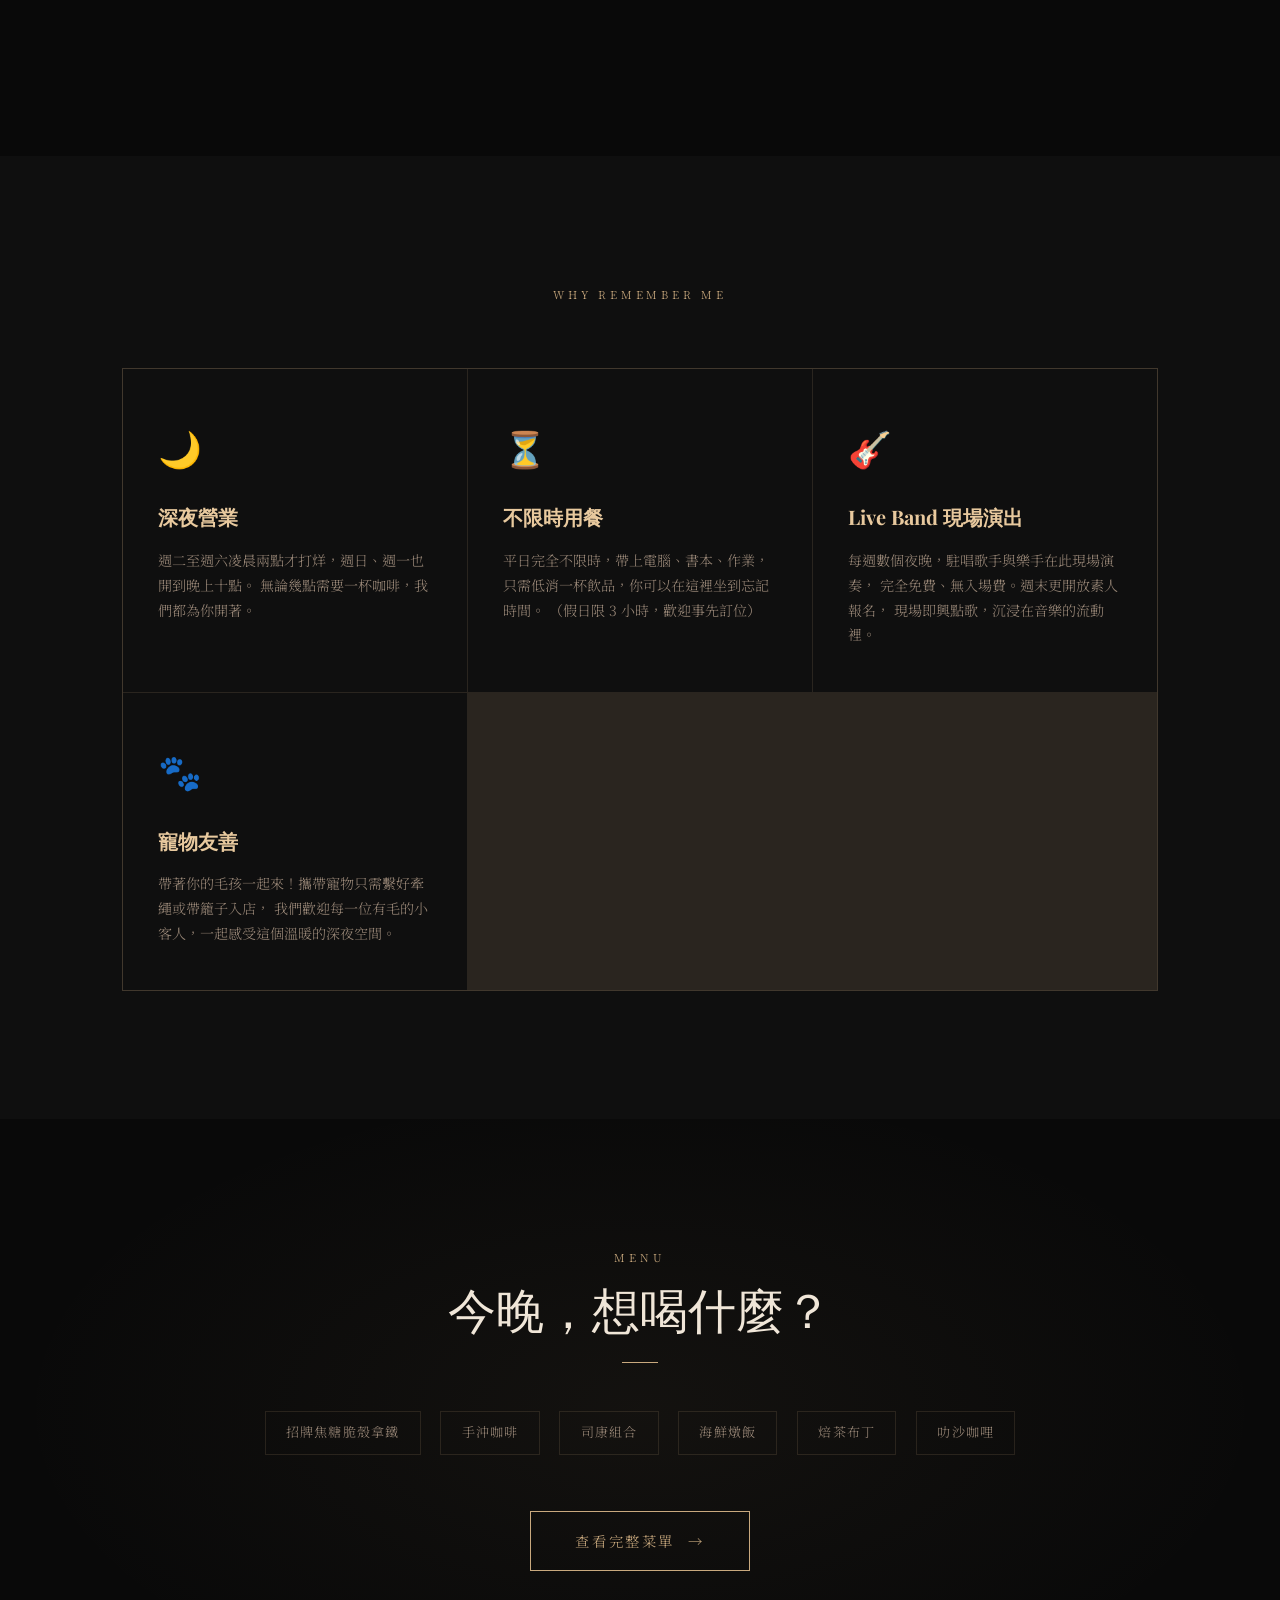
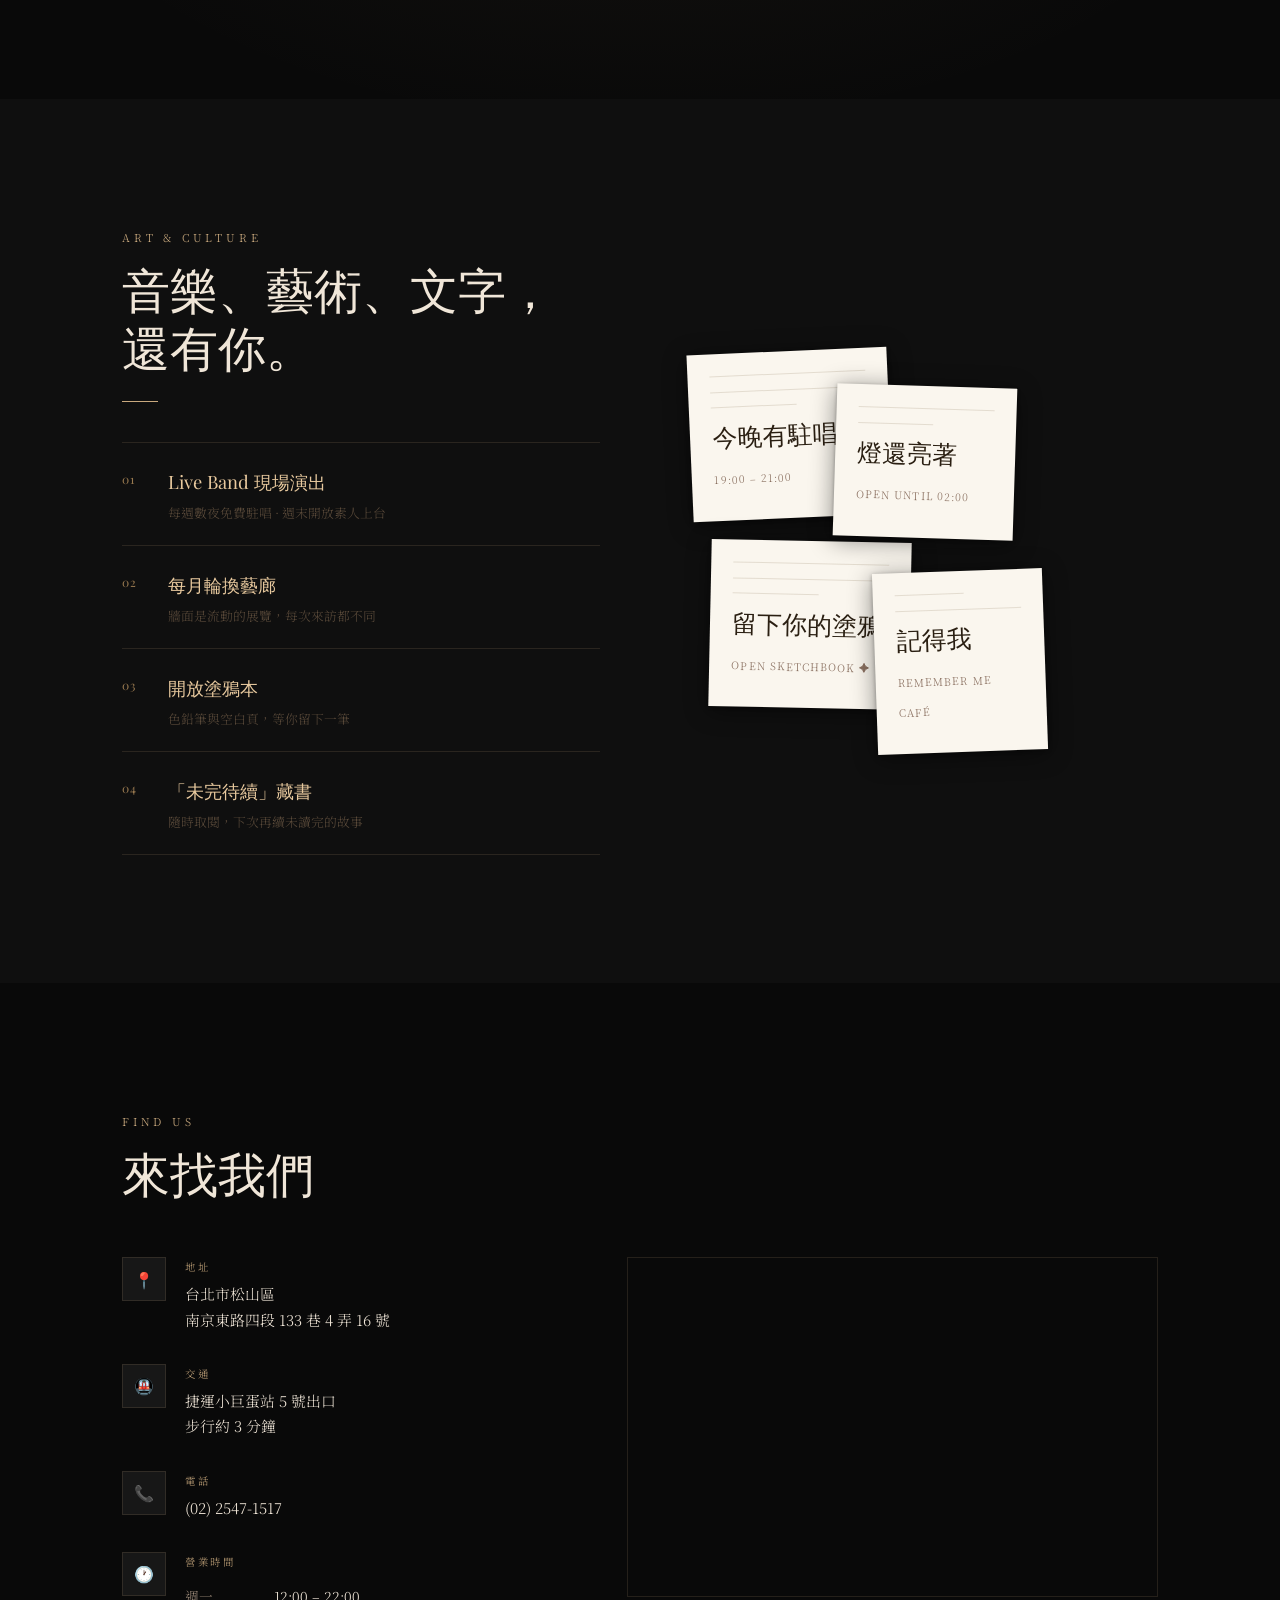
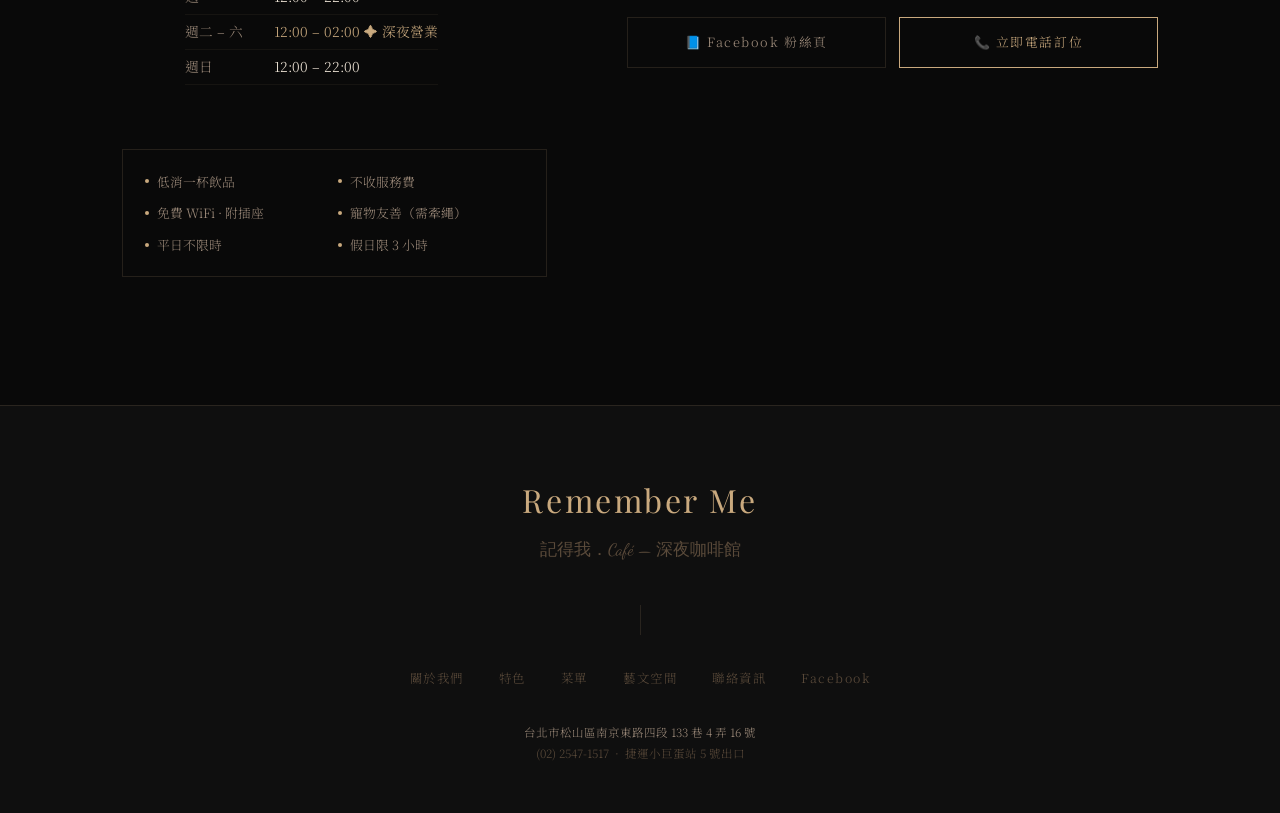
==== commit 2b615a11: "Improve menu layout and update fonts - All menu sections now 2-column layout - Move ice/hot/dietary " ====
--- a/index.html
+++ b/index.html
@@ -131,7 +131,6 @@
   <div class="container">
     <div class="features-header fade-up">
       <span class="label">Why Remember Me</span>
-      <h2 class="section-title">讓你留下來的六個理由</h2>
     </div>
 
     <div class="features-grid">
@@ -171,25 +170,6 @@
         <p class="feature-desc">
           帶著你的毛孩一起來！攜帶寵物只需繫好牽繩或帶籠子入店，
           我們歡迎每一位有毛的小客人，一起感受這個溫暖的深夜空間。
-        </p>
-      </div>
-
-      <div class="feature-card fade-up">
-        <span class="feature-icon">💌</span>
-        <h3 class="feature-title">給未來的自己</h3>
-        <p class="feature-desc">
-          每一杯咖啡都附上一張小紙條，我們還保留一套「寫信給未來的自己」服務——
-          此刻的心情與心願，值得被好好記下來，留給未來的你。
-        </p>
-      </div>
-
-      <div class="feature-card fade-up">
-        <span class="feature-icon">📶</span>
-        <h3 class="feature-title">工作者友善</h3>
-        <p class="feature-desc">
-          多數座位配備插座，提供免費 WiFi，
-          不收服務費，低消僅需一杯飲品。
-          還有行動充電器可租借，讓你專心工作或創作。
         </p>
       </div>
 
--- a/style.css
+++ b/style.css
@@ -2,7 +2,7 @@
    Remember Me 記得我．Café — Stylesheet
    ============================================================ */
 
-@import url('https://fonts.googleapis.com/css2?family=Cormorant+Garamond:ital,wght@0,300;0,400;0,600;1,300;1,400;1,600&family=Dancing+Script:wght@400;600&family=Noto+Serif+TC:wght@300;400;500&display=swap');
+@import url('https://fonts.googleapis.com/css2?family=Playfair+Display:ital,wght@0,400;0,600;0,700;1,400;1,600&family=Dancing+Script:wght@400;600&family=Noto+Serif+TC:wght@300;400;500&display=swap');
 
 /* ── Variables ── */
 :root {
@@ -37,7 +37,7 @@
 a { color: inherit; text-decoration: none; }
 
 /* ── Typography helpers ── */
-.serif   { font-family: 'Cormorant Garamond', serif; }
+.serif   { font-family: 'Playfair Display', serif; }
 .script  { font-family: 'Dancing Script', cursive; }
 .label {
   display: block;
@@ -48,7 +48,7 @@
   margin-bottom: 0.8rem;
 }
 .section-title {
-  font-family: 'Cormorant Garamond', serif;
+  font-family: 'Playfair Display', serif;
   font-weight: 300;
   font-size: clamp(2rem, 4vw, 3rem);
   line-height: 1.2;
@@ -97,7 +97,7 @@
   border-bottom-color: var(--border);
 }
 .nav-logo {
-  font-family: 'Cormorant Garamond', serif;
+  font-family: 'Playfair Display', serif;
   font-size: 1.25rem;
   color: var(--gold);
   letter-spacing: 0.12em;
@@ -163,7 +163,7 @@
 }
 .mobile-menu.open { display: flex; }
 .mobile-menu a {
-  font-family: 'Cormorant Garamond', serif;
+  font-family: 'Playfair Display', serif;
   font-size: 2rem;
   color: var(--text-dim);
   letter-spacing: 0.1em;
@@ -216,7 +216,7 @@
   animation: fadeInDown 1s ease 0.3s both;
 }
 .hero-title {
-  font-family: 'Cormorant Garamond', serif;
+  font-family: 'Playfair Display', serif;
   font-weight: 300;
   font-size: clamp(3.5rem, 9vw, 7rem);
   letter-spacing: 0.06em;
@@ -226,7 +226,7 @@
 }
 .hero-title span { color: var(--gold); }
 .hero-subtitle {
-  font-family: 'Cormorant Garamond', serif;
+  font-family: 'Playfair Display', serif;
   font-size: clamp(1.1rem, 2.5vw, 1.6rem);
   font-style: italic;
   color: var(--gold);
@@ -358,7 +358,7 @@
   margin: 0 auto 1.2rem;
 }
 .at-name {
-  font-family: 'Cormorant Garamond', serif;
+  font-family: 'Playfair Display', serif;
   font-size: 3.2rem;
   font-weight: 300;
   color: var(--text);
@@ -379,7 +379,7 @@
   margin: 0.4rem 0;
 }
 .at-time {
-  font-family: 'Cormorant Garamond', serif;
+  font-family: 'Playfair Display', serif;
   font-size: 1.5rem;
   color: var(--text-dim);
   letter-spacing: 0.05em;
@@ -398,7 +398,7 @@
   border-left: 2px solid var(--gold);
   padding-left: 1.5rem;
   margin: 2rem 0;
-  font-family: 'Cormorant Garamond', serif;
+  font-family: 'Playfair Display', serif;
   font-style: italic;
   font-size: 1.35rem;
   color: var(--gold-light);
@@ -438,7 +438,7 @@
 /* no lift — feature cards are not clickable */
 .feature-icon { font-size: 2.2rem; margin-bottom: 1.2rem; display: block; }
 .feature-title {
-  font-family: 'Cormorant Garamond', serif;
+  font-family: 'Playfair Display', serif;
   font-size: 1.25rem;
   color: var(--gold-light);
   margin-bottom: 0.8rem;
@@ -543,7 +543,7 @@
 .menu-panel.active { display: block; }
 .menu-category { margin-bottom: 3.5rem; }
 .menu-cat-title {
-  font-family: 'Cormorant Garamond', serif;
+  font-family: 'Playfair Display', serif;
   font-size: 1.3rem;
   font-style: italic;
   color: var(--gold);
@@ -572,7 +572,7 @@
 .item-name { font-size: 0.93rem; color: var(--text); margin-bottom: 0.15rem; }
 .item-desc { font-size: 0.76rem; color: var(--text-muted); line-height: 1.5; }
 .item-price {
-  font-family: 'Cormorant Garamond', serif;
+  font-family: 'Playfair Display', serif;
   font-size: 1.05rem;
   color: var(--gold);
   white-space: nowrap;
@@ -631,7 +631,7 @@
 
 .menu-cards-section { padding: 0 0 6rem; background: var(--bg); }
 .menu-cat-heading {
-  font-family: 'Cormorant Garamond', serif;
+  font-family: 'Playfair Display', serif;
   font-size: 0.75rem;
   letter-spacing: 0.35em;
   text-transform: uppercase;
@@ -706,7 +706,7 @@
   margin-bottom: 0.8rem;
 }
 .card-price {
-  font-family: 'Cormorant Garamond', serif;
+  font-family: 'Playfair Display', serif;
   font-size: 1.1rem;
   color: var(--gold);
 }
@@ -751,7 +751,7 @@
 }
 .pillar:first-child { border-top: 1px solid var(--border); }
 .pillar-num {
-  font-family: 'Cormorant Garamond', serif;
+  font-family: 'Playfair Display', serif;
   font-size: 0.75rem;
   color: var(--gold-dark);
   letter-spacing: 0.1em;
@@ -760,7 +760,7 @@
   min-width: 24px;
 }
 .pillar-title {
-  font-family: 'Cormorant Garamond', serif;
+  font-family: 'Playfair Display', serif;
   font-size: 1.15rem;
   color: var(--gold-light);
   margin-bottom: 0.25rem;
@@ -936,7 +936,7 @@
   text-align: center;
 }
 .footer-logo {
-  font-family: 'Cormorant Garamond', serif;
+  font-family: 'Playfair Display', serif;
   font-size: 2rem;
   color: var(--gold);
   letter-spacing: 0.08em;
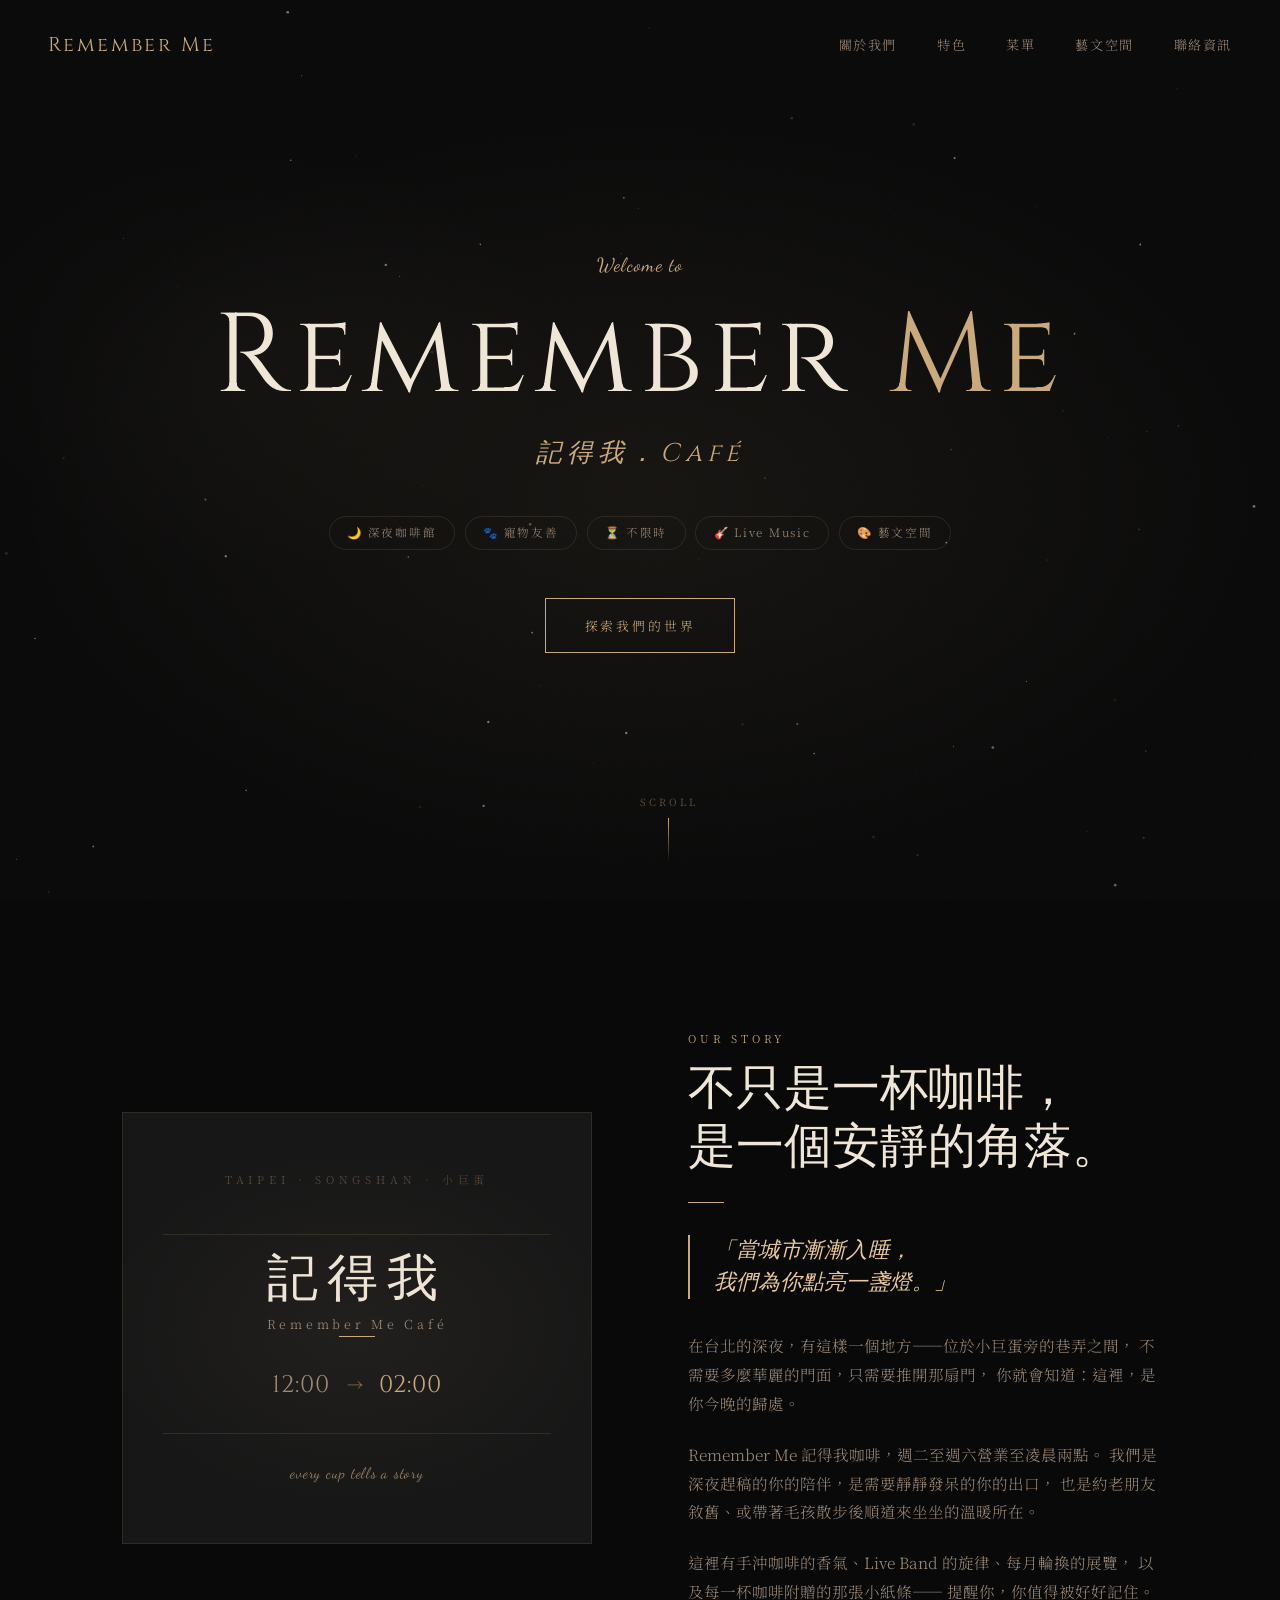
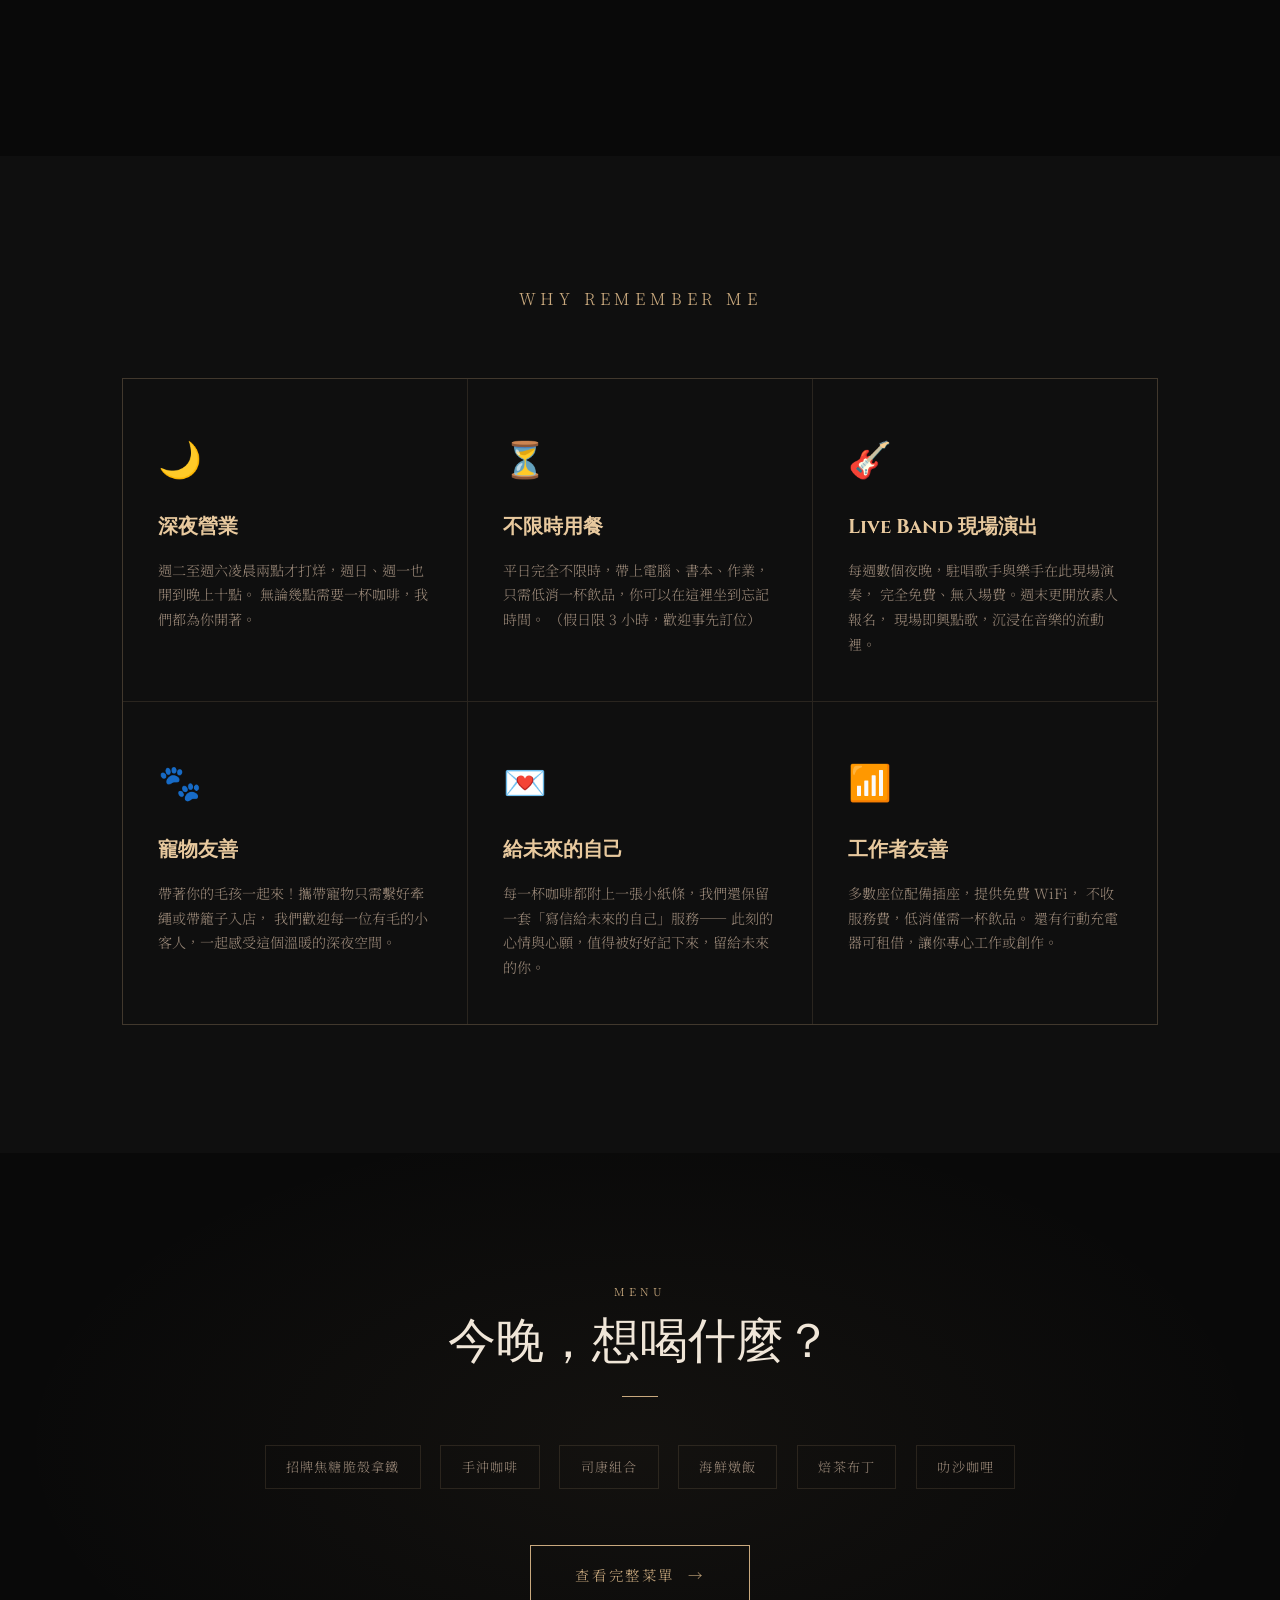
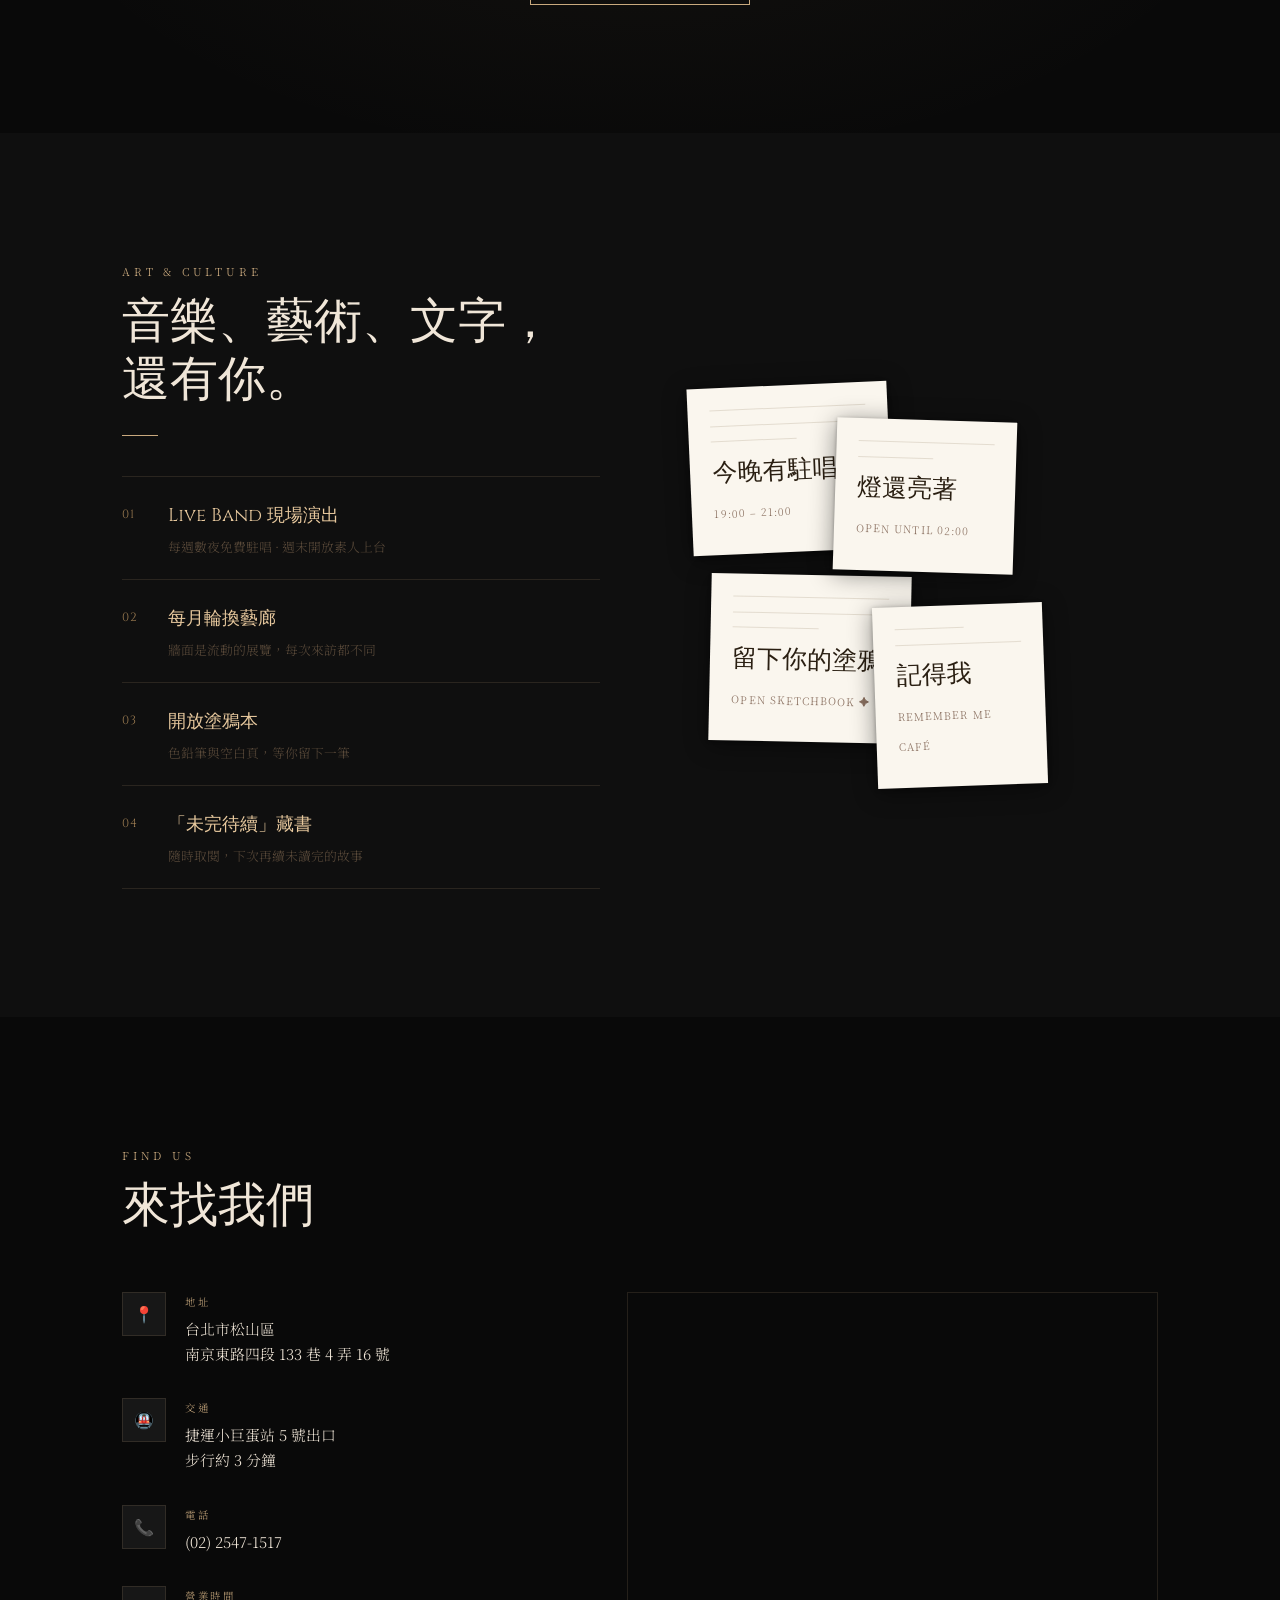
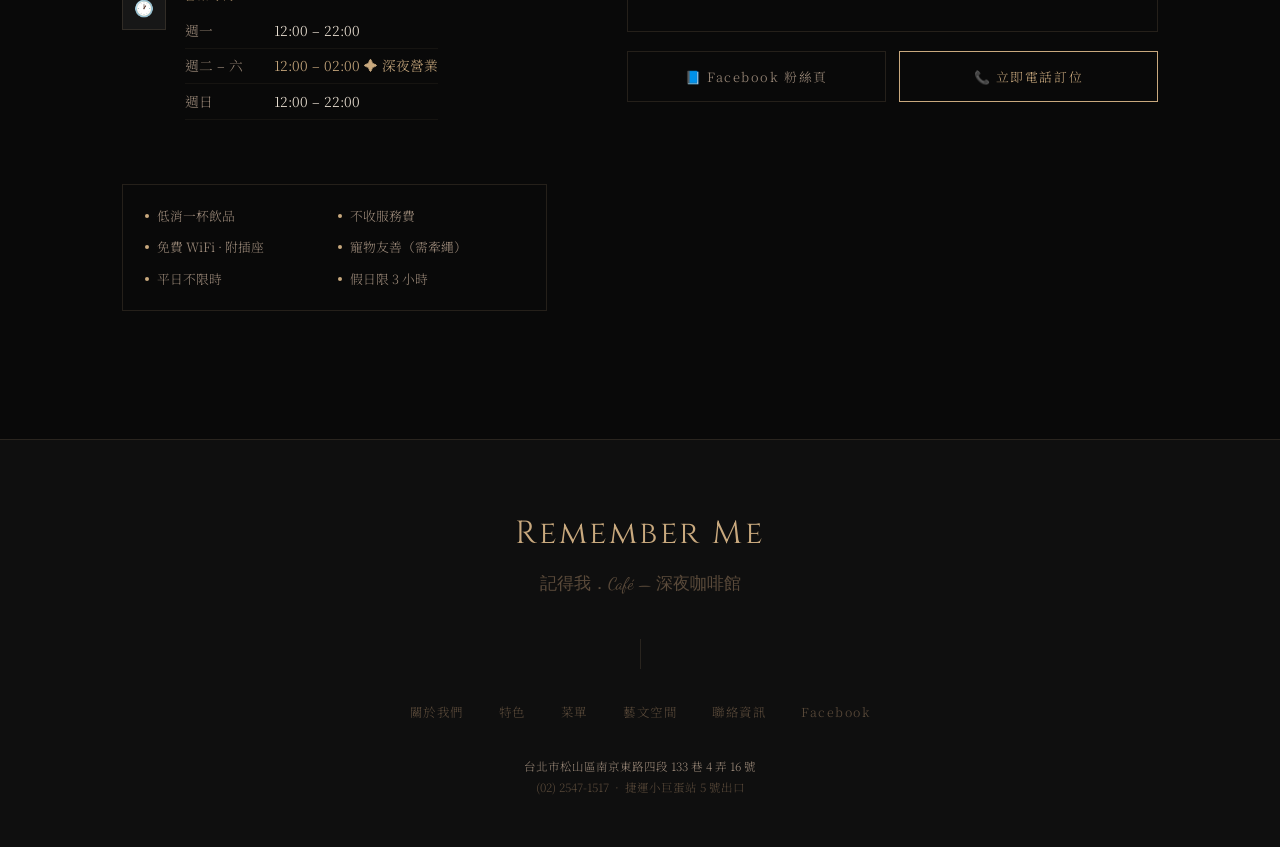
==== commit 297fd6f6: "Switch font to Cinzel, restore 6 features, enlarge section label Co-Authored-By: Claude Sonnet 4.6 <" ====
--- a/index.html
+++ b/index.html
@@ -130,7 +130,7 @@
 <section id="features">
   <div class="container">
     <div class="features-header fade-up">
-      <span class="label">Why Remember Me</span>
+      <span class="label" style="font-size:1rem; letter-spacing:0.3em;">Why Remember Me</span>
     </div>
 
     <div class="features-grid">
@@ -170,6 +170,25 @@
         <p class="feature-desc">
           帶著你的毛孩一起來！攜帶寵物只需繫好牽繩或帶籠子入店，
           我們歡迎每一位有毛的小客人，一起感受這個溫暖的深夜空間。
+        </p>
+      </div>
+
+      <div class="feature-card fade-up">
+        <span class="feature-icon">💌</span>
+        <h3 class="feature-title">給未來的自己</h3>
+        <p class="feature-desc">
+          每一杯咖啡都附上一張小紙條，我們還保留一套「寫信給未來的自己」服務——
+          此刻的心情與心願，值得被好好記下來，留給未來的你。
+        </p>
+      </div>
+
+      <div class="feature-card fade-up">
+        <span class="feature-icon">📶</span>
+        <h3 class="feature-title">工作者友善</h3>
+        <p class="feature-desc">
+          多數座位配備插座，提供免費 WiFi，
+          不收服務費，低消僅需一杯飲品。
+          還有行動充電器可租借，讓你專心工作或創作。
         </p>
       </div>
 
--- a/style.css
+++ b/style.css
@@ -2,7 +2,7 @@
    Remember Me 記得我．Café — Stylesheet
    ============================================================ */
 
-@import url('https://fonts.googleapis.com/css2?family=Playfair+Display:ital,wght@0,400;0,600;0,700;1,400;1,600&family=Dancing+Script:wght@400;600&family=Noto+Serif+TC:wght@300;400;500&display=swap');
+@import url('https://fonts.googleapis.com/css2?family=Cinzel:wght@400;600;700&family=Dancing+Script:wght@400;600&family=Noto+Serif+TC:wght@300;400;500&display=swap');
 
 /* ── Variables ── */
 :root {
@@ -37,7 +37,7 @@
 a { color: inherit; text-decoration: none; }
 
 /* ── Typography helpers ── */
-.serif   { font-family: 'Playfair Display', serif; }
+.serif   { font-family: 'Cinzel', serif; }
 .script  { font-family: 'Dancing Script', cursive; }
 .label {
   display: block;
@@ -48,7 +48,7 @@
   margin-bottom: 0.8rem;
 }
 .section-title {
-  font-family: 'Playfair Display', serif;
+  font-family: 'Cinzel', serif;
   font-weight: 300;
   font-size: clamp(2rem, 4vw, 3rem);
   line-height: 1.2;
@@ -97,7 +97,7 @@
   border-bottom-color: var(--border);
 }
 .nav-logo {
-  font-family: 'Playfair Display', serif;
+  font-family: 'Cinzel', serif;
   font-size: 1.25rem;
   color: var(--gold);
   letter-spacing: 0.12em;
@@ -163,7 +163,7 @@
 }
 .mobile-menu.open { display: flex; }
 .mobile-menu a {
-  font-family: 'Playfair Display', serif;
+  font-family: 'Cinzel', serif;
   font-size: 2rem;
   color: var(--text-dim);
   letter-spacing: 0.1em;
@@ -216,7 +216,7 @@
   animation: fadeInDown 1s ease 0.3s both;
 }
 .hero-title {
-  font-family: 'Playfair Display', serif;
+  font-family: 'Cinzel', serif;
   font-weight: 300;
   font-size: clamp(3.5rem, 9vw, 7rem);
   letter-spacing: 0.06em;
@@ -226,7 +226,7 @@
 }
 .hero-title span { color: var(--gold); }
 .hero-subtitle {
-  font-family: 'Playfair Display', serif;
+  font-family: 'Cinzel', serif;
   font-size: clamp(1.1rem, 2.5vw, 1.6rem);
   font-style: italic;
   color: var(--gold);
@@ -358,7 +358,7 @@
   margin: 0 auto 1.2rem;
 }
 .at-name {
-  font-family: 'Playfair Display', serif;
+  font-family: 'Cinzel', serif;
   font-size: 3.2rem;
   font-weight: 300;
   color: var(--text);
@@ -379,7 +379,7 @@
   margin: 0.4rem 0;
 }
 .at-time {
-  font-family: 'Playfair Display', serif;
+  font-family: 'Cinzel', serif;
   font-size: 1.5rem;
   color: var(--text-dim);
   letter-spacing: 0.05em;
@@ -398,7 +398,7 @@
   border-left: 2px solid var(--gold);
   padding-left: 1.5rem;
   margin: 2rem 0;
-  font-family: 'Playfair Display', serif;
+  font-family: 'Cinzel', serif;
   font-style: italic;
   font-size: 1.35rem;
   color: var(--gold-light);
@@ -438,7 +438,7 @@
 /* no lift — feature cards are not clickable */
 .feature-icon { font-size: 2.2rem; margin-bottom: 1.2rem; display: block; }
 .feature-title {
-  font-family: 'Playfair Display', serif;
+  font-family: 'Cinzel', serif;
   font-size: 1.25rem;
   color: var(--gold-light);
   margin-bottom: 0.8rem;
@@ -543,7 +543,7 @@
 .menu-panel.active { display: block; }
 .menu-category { margin-bottom: 3.5rem; }
 .menu-cat-title {
-  font-family: 'Playfair Display', serif;
+  font-family: 'Cinzel', serif;
   font-size: 1.3rem;
   font-style: italic;
   color: var(--gold);
@@ -572,7 +572,7 @@
 .item-name { font-size: 0.93rem; color: var(--text); margin-bottom: 0.15rem; }
 .item-desc { font-size: 0.76rem; color: var(--text-muted); line-height: 1.5; }
 .item-price {
-  font-family: 'Playfair Display', serif;
+  font-family: 'Cinzel', serif;
   font-size: 1.05rem;
   color: var(--gold);
   white-space: nowrap;
@@ -631,7 +631,7 @@
 
 .menu-cards-section { padding: 0 0 6rem; background: var(--bg); }
 .menu-cat-heading {
-  font-family: 'Playfair Display', serif;
+  font-family: 'Cinzel', serif;
   font-size: 0.75rem;
   letter-spacing: 0.35em;
   text-transform: uppercase;
@@ -706,7 +706,7 @@
   margin-bottom: 0.8rem;
 }
 .card-price {
-  font-family: 'Playfair Display', serif;
+  font-family: 'Cinzel', serif;
   font-size: 1.1rem;
   color: var(--gold);
 }
@@ -751,7 +751,7 @@
 }
 .pillar:first-child { border-top: 1px solid var(--border); }
 .pillar-num {
-  font-family: 'Playfair Display', serif;
+  font-family: 'Cinzel', serif;
   font-size: 0.75rem;
   color: var(--gold-dark);
   letter-spacing: 0.1em;
@@ -760,7 +760,7 @@
   min-width: 24px;
 }
 .pillar-title {
-  font-family: 'Playfair Display', serif;
+  font-family: 'Cinzel', serif;
   font-size: 1.15rem;
   color: var(--gold-light);
   margin-bottom: 0.25rem;
@@ -936,7 +936,7 @@
   text-align: center;
 }
 .footer-logo {
-  font-family: 'Playfair Display', serif;
+  font-family: 'Cinzel', serif;
   font-size: 2rem;
   color: var(--gold);
   letter-spacing: 0.08em;
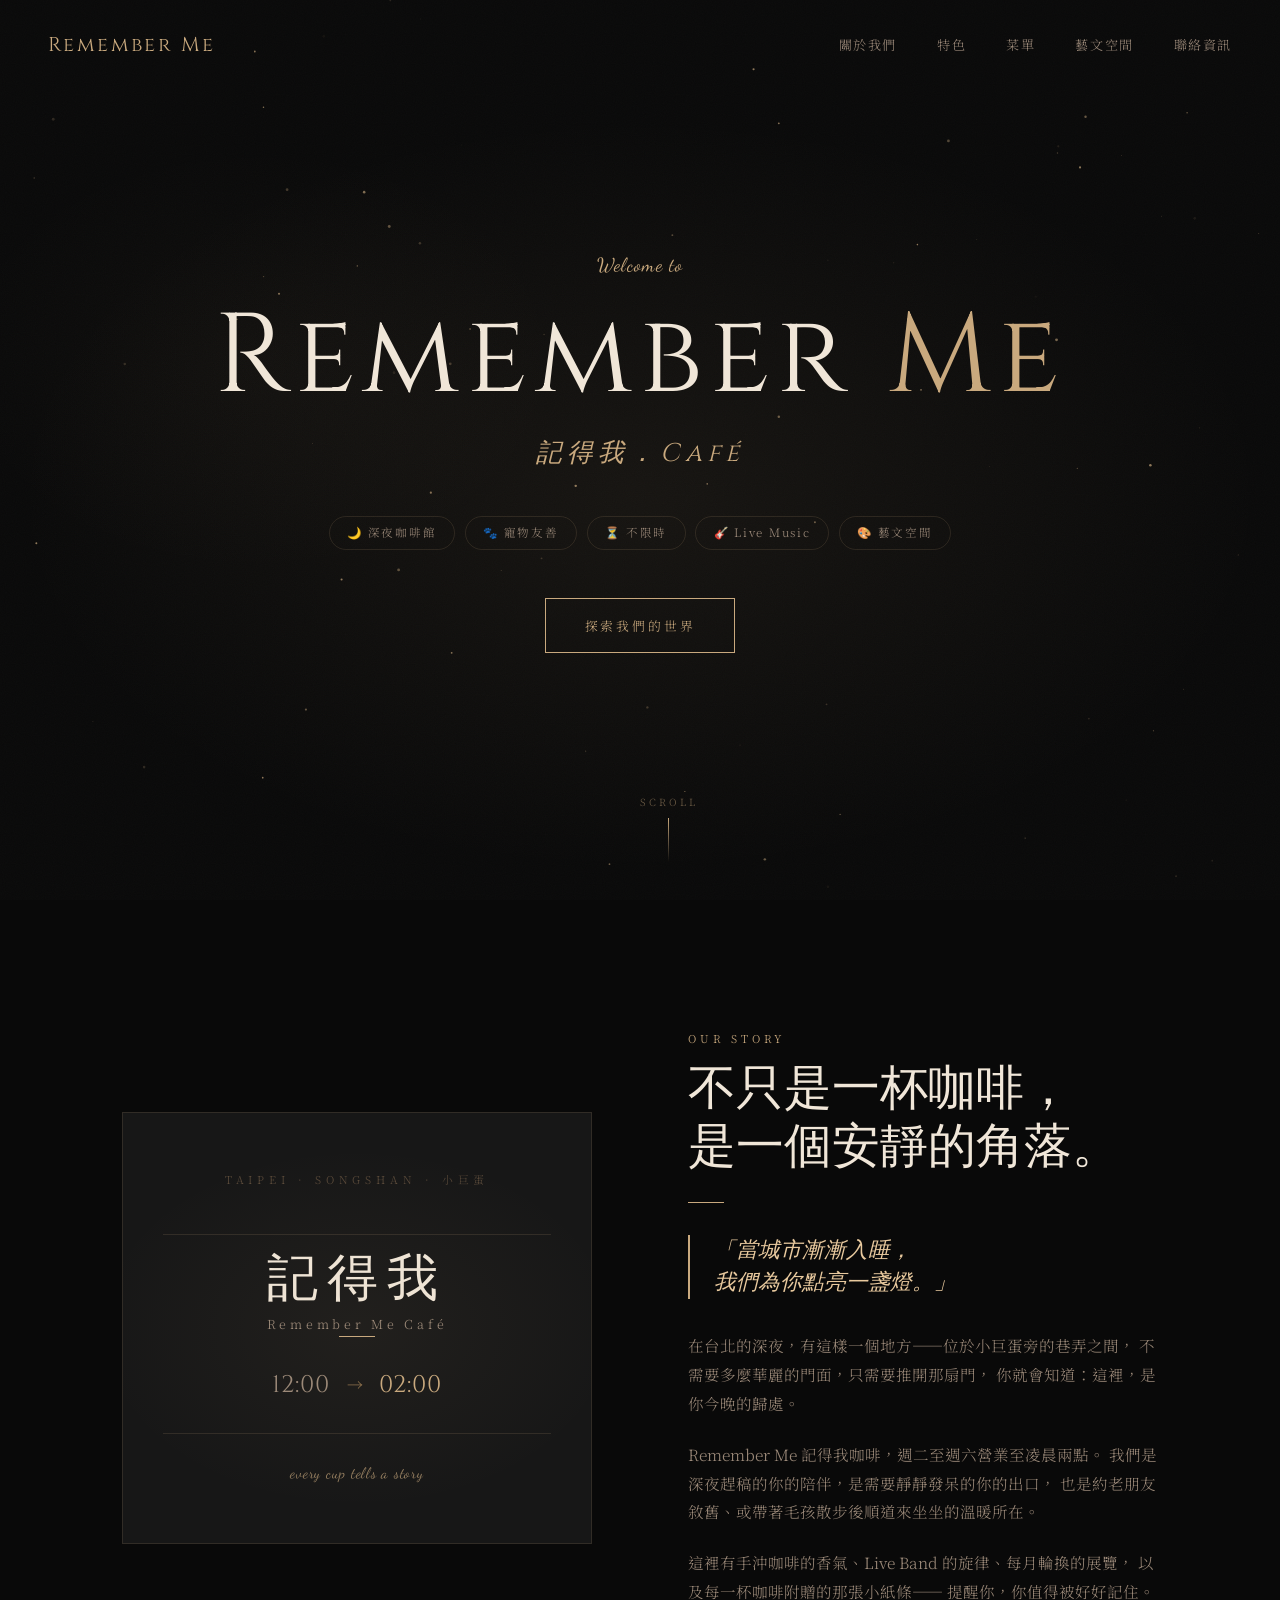
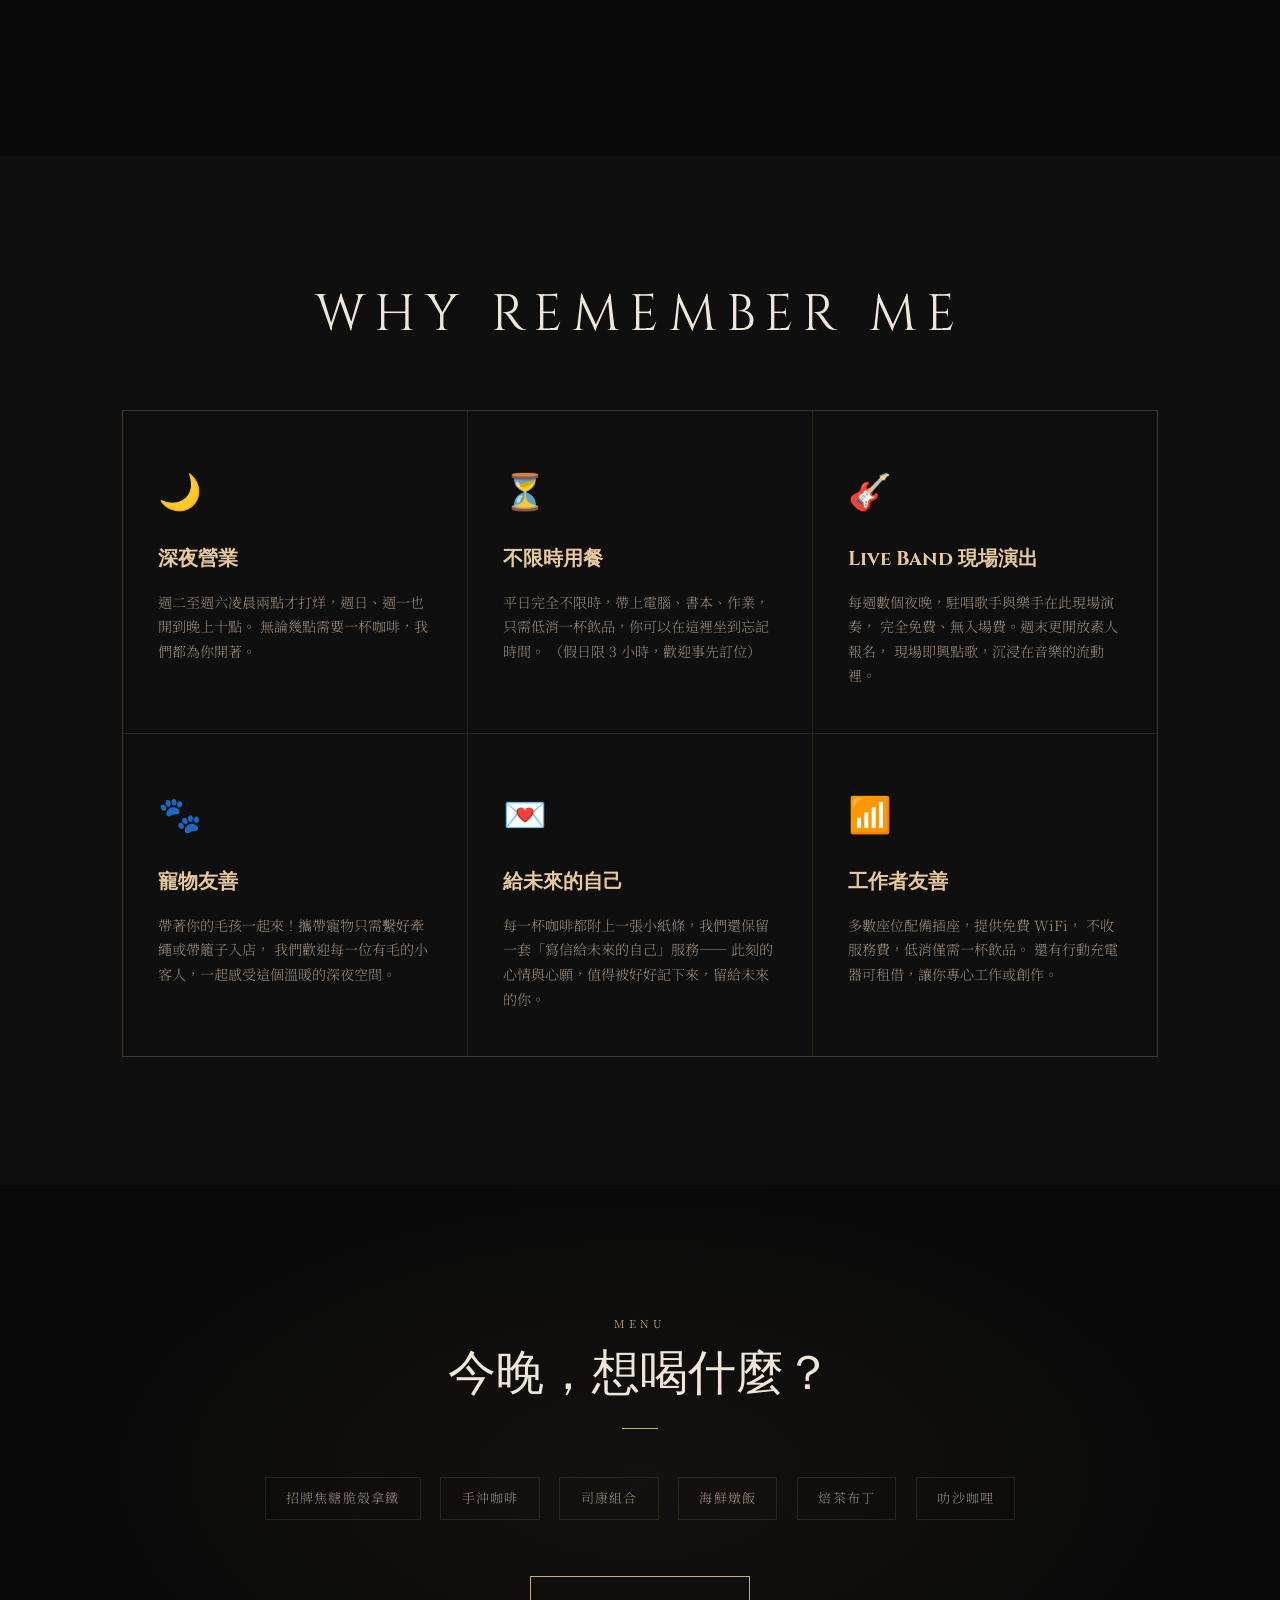
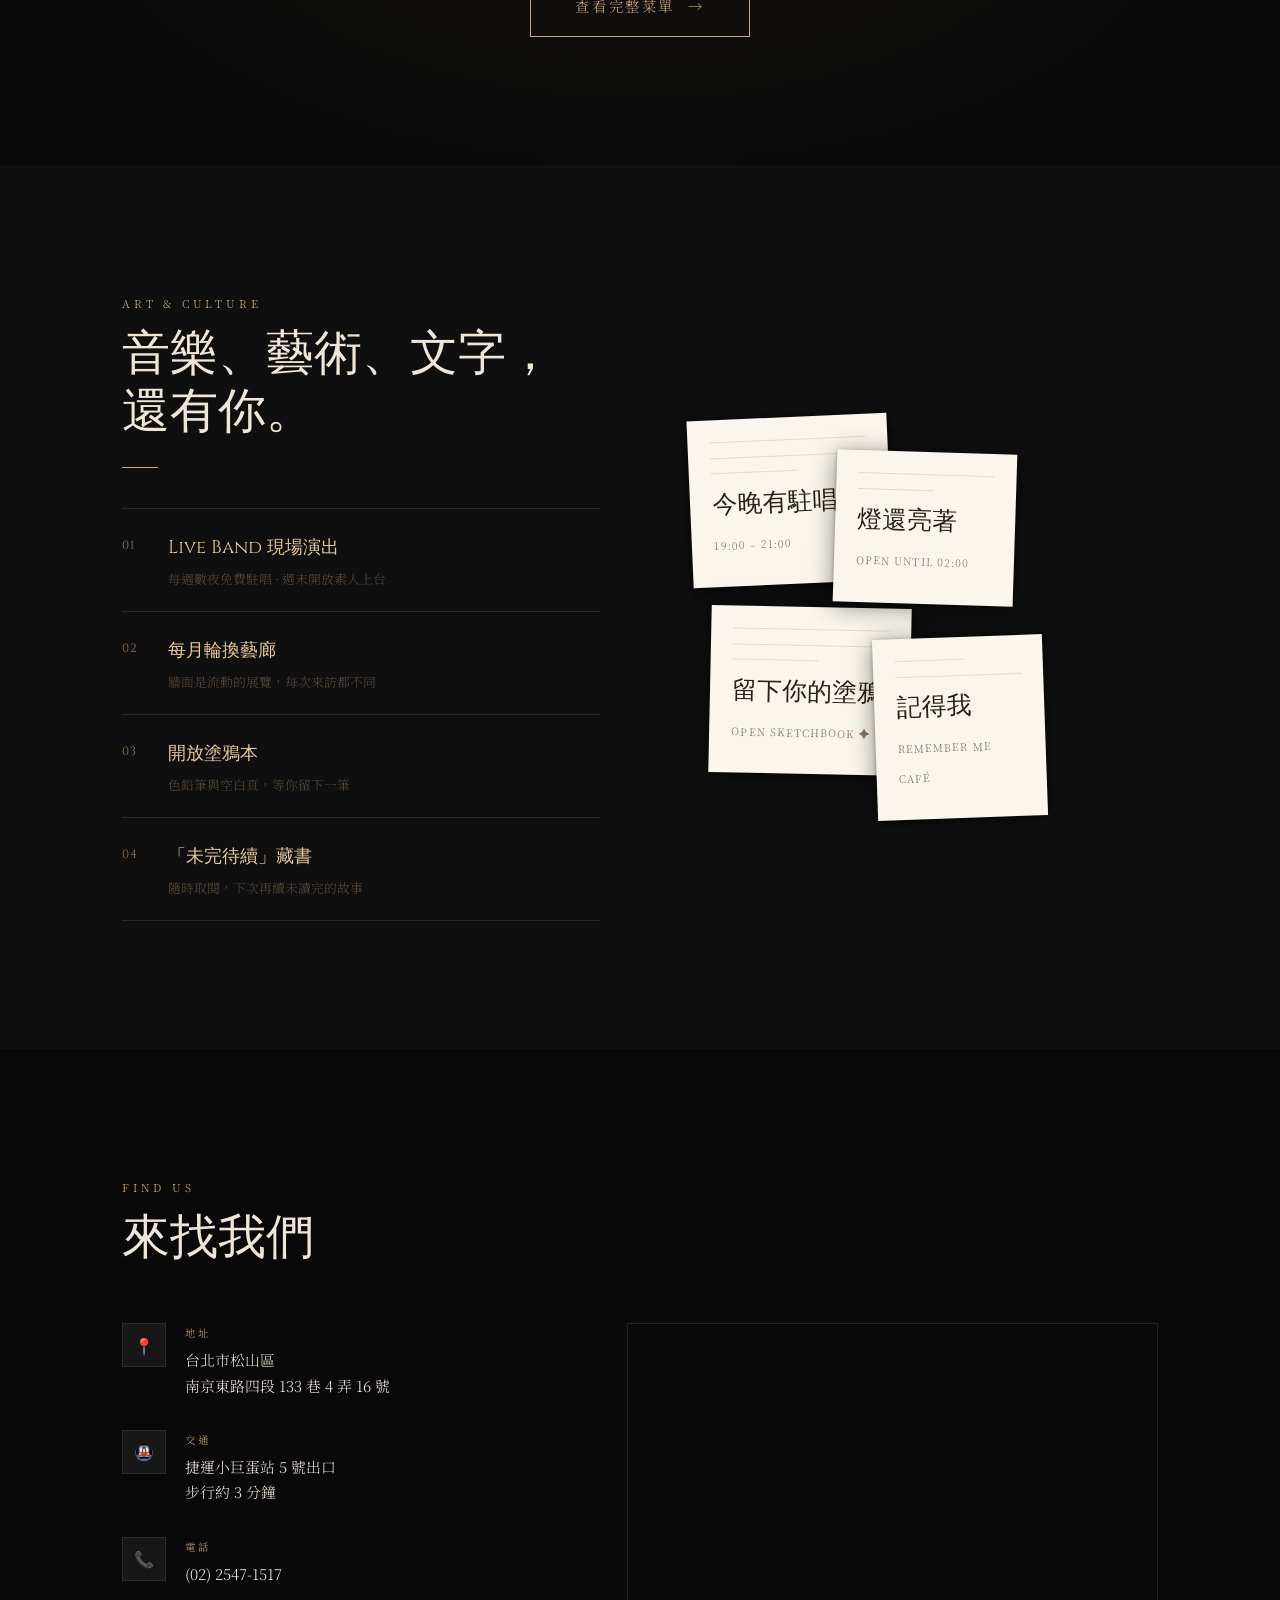
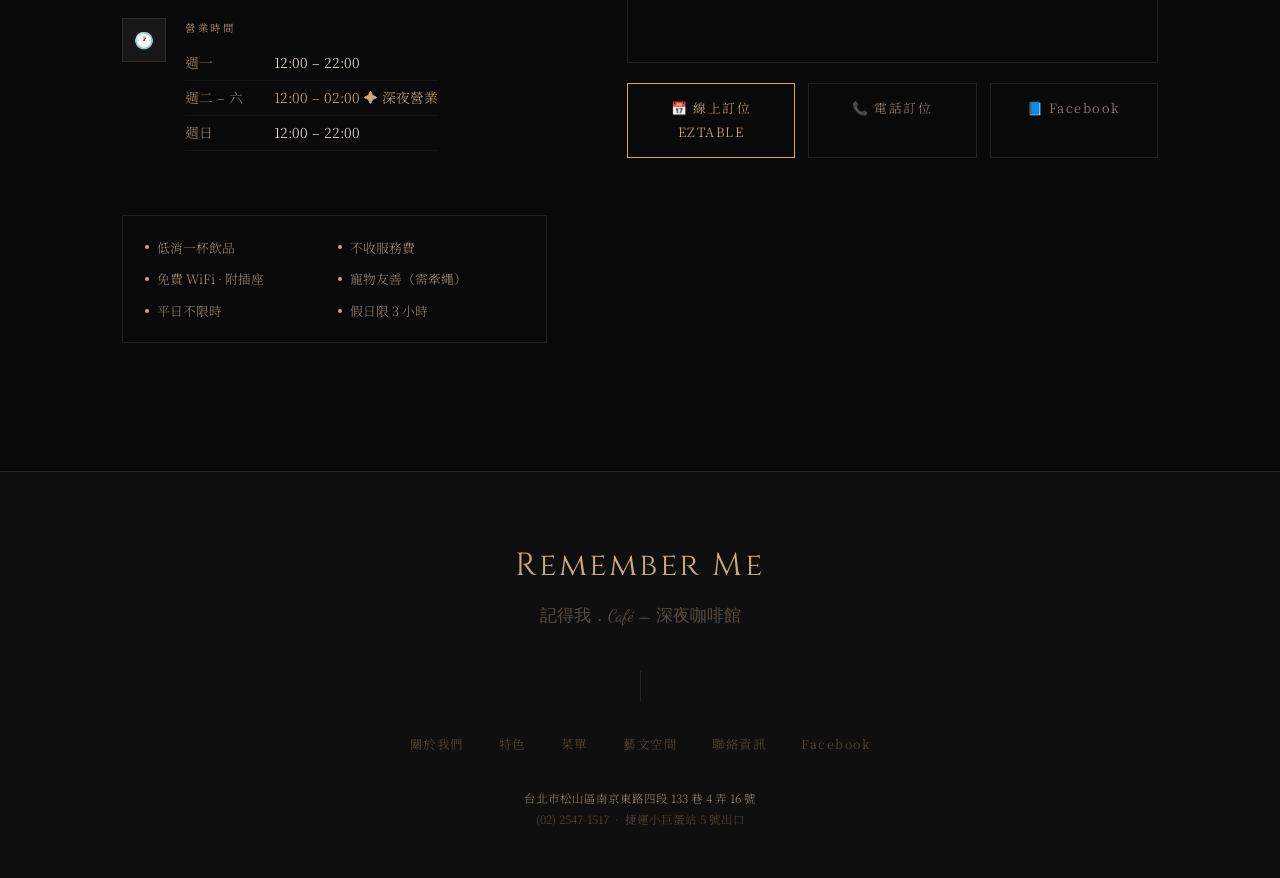
==== commit 230fad1c: "Add EZTABLE online reservation button to contact section Co-Authored-By: Claude Sonnet 4.6 <noreply@" ====
--- a/index.html
+++ b/index.html
@@ -130,7 +130,7 @@
 <section id="features">
   <div class="container">
     <div class="features-header fade-up">
-      <span class="label" style="font-size:1rem; letter-spacing:0.3em;">Why Remember Me</span>
+      <h2 class="section-title" style="font-size: clamp(2rem, 5vw, 3.2rem); letter-spacing: 0.18em; text-transform: uppercase;">Why Remember Me</h2>
     </div>
 
     <div class="features-grid">
@@ -397,13 +397,18 @@
         </div>
 
         <div class="contact-actions">
+          <a class="btn-fill"
+             href="https://tw.eztable.com/restaurant/17408"
+             target="_blank" rel="noopener">
+            📅 線上訂位 EZTABLE
+          </a>
+          <a class="btn-outline" href="tel:0225471517">
+            📞 電話訂位
+          </a>
           <a class="btn-outline"
              href="https://www.facebook.com/remembermecafe/"
              target="_blank" rel="noopener">
-            📘 Facebook 粉絲頁
-          </a>
-          <a class="btn-fill" href="tel:0225471517">
-            📞 立即電話訂位
+            📘 Facebook
           </a>
         </div>
       </div>
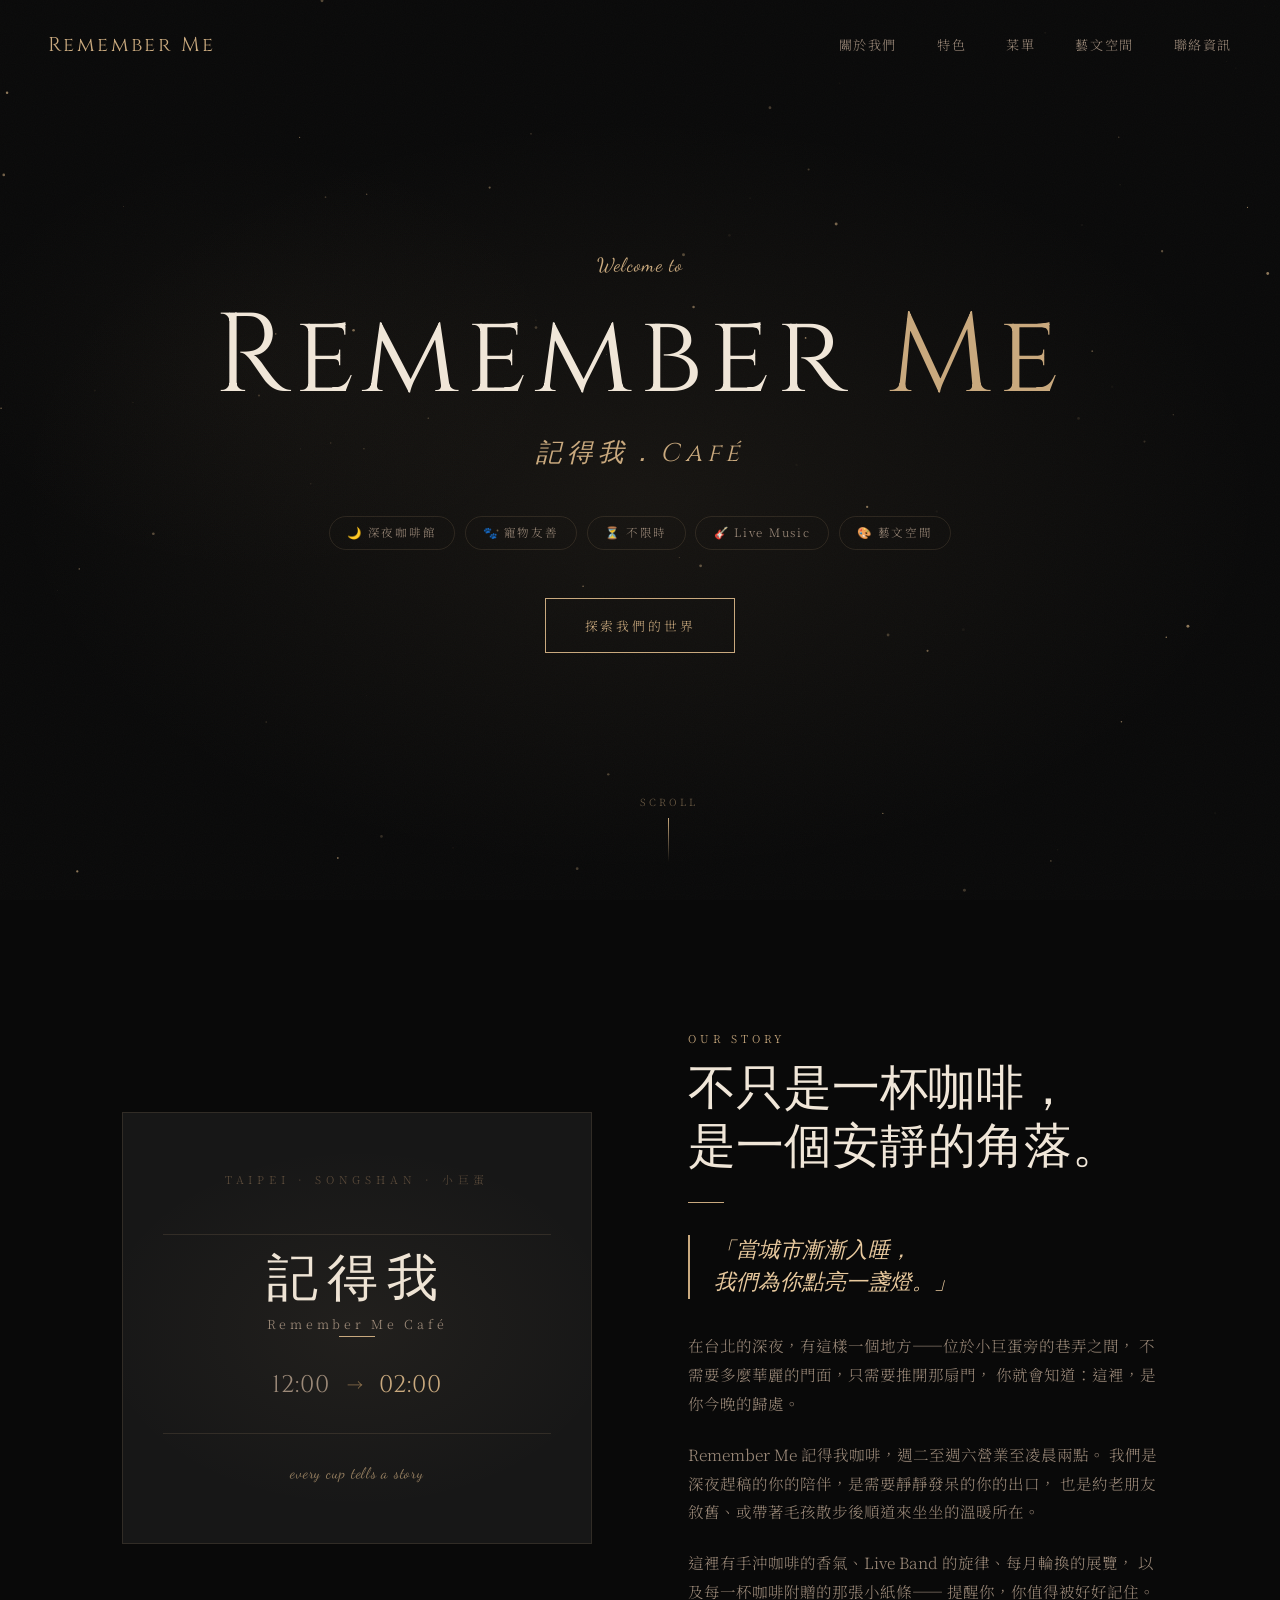
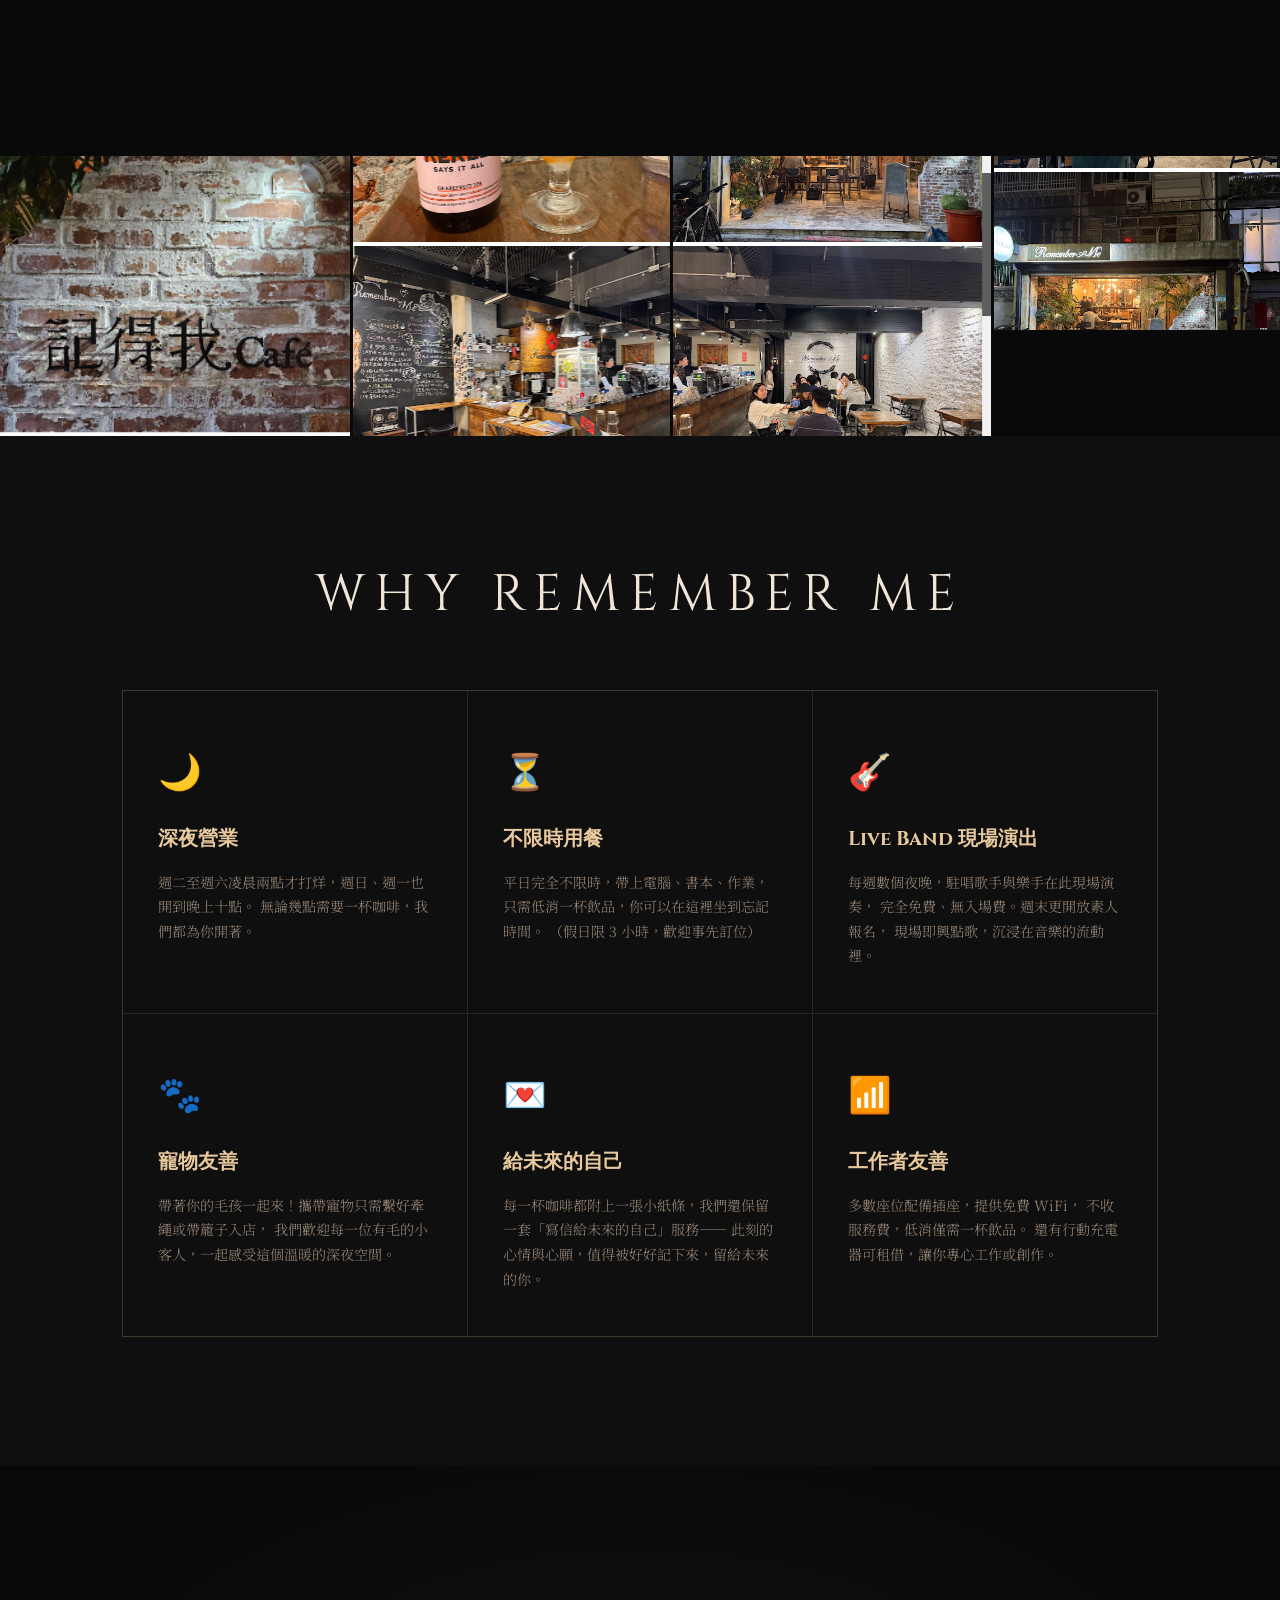
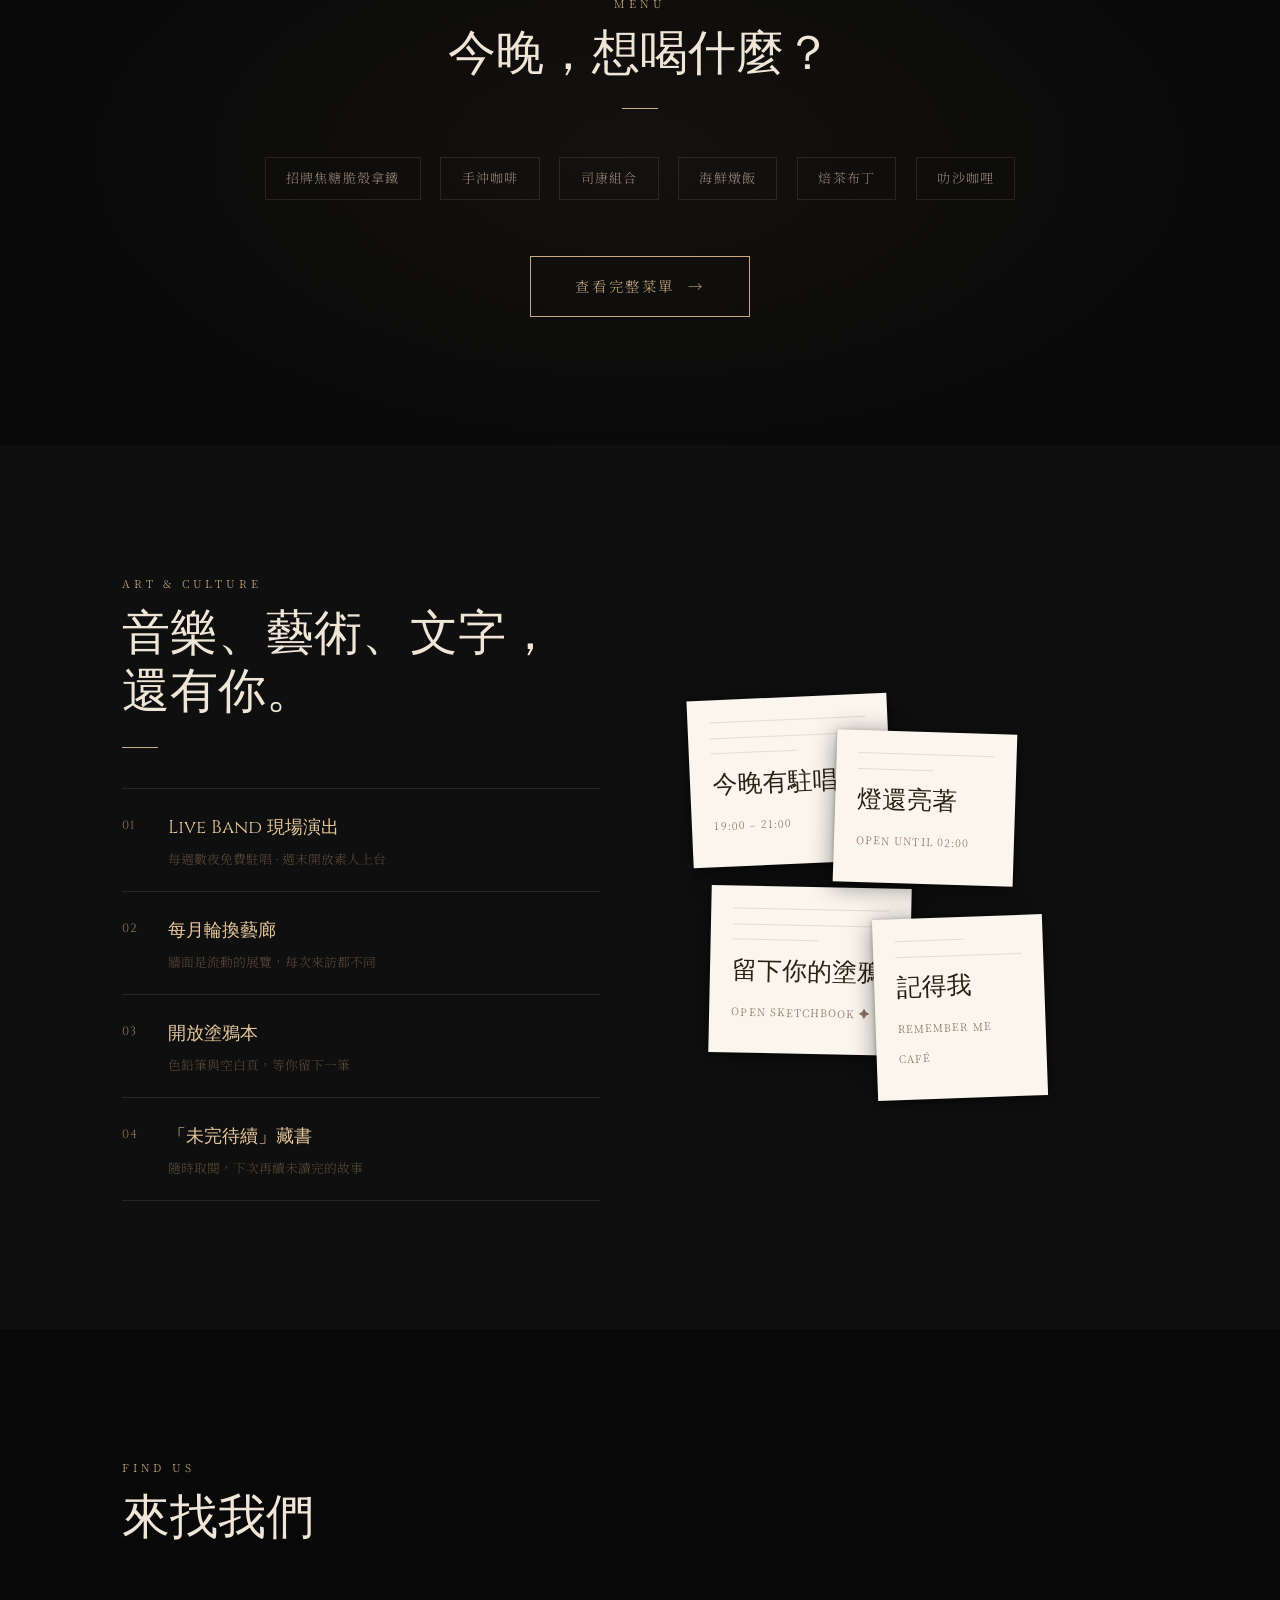
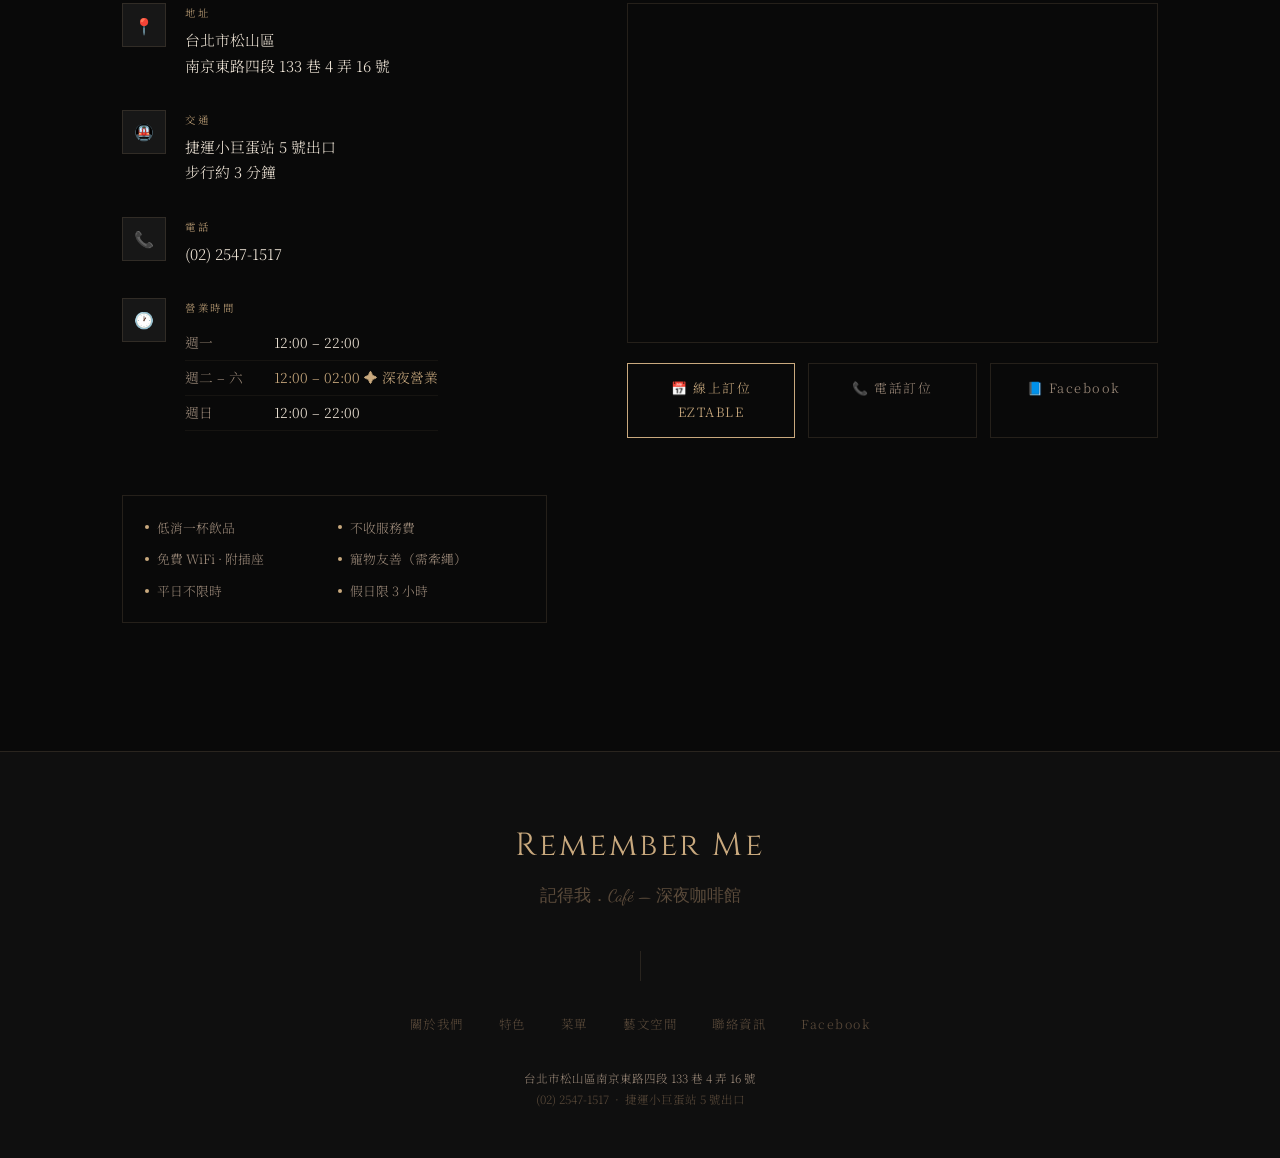
==== commit 00a75df5: "Add photo gallery and update all card images with cropped photos - New atmosphere gallery strip on h" ====
--- a/index.html
+++ b/index.html
@@ -120,6 +120,19 @@
       </div>
 
     </div>
+  </div>
+</section>
+
+
+<!-- ============================================================
+     GALLERY STRIP
+     ============================================================ -->
+<section style="padding: 0; overflow: hidden;">
+  <div class="gallery-strip">
+    <div class="gallery-img" style="background-image: url('Photos/cropped/atm-cafe-sign.png');"></div>
+    <div class="gallery-img" style="background-image: url('Photos/cropped/atm-beer.png'); background-position: center top;"></div>
+    <div class="gallery-img" style="background-image: url('Photos/cropped/atm-interior-bw.png'); background-position: center 60%;"></div>
+    <div class="gallery-img" style="background-image: url('Photos/cropped/atm-seating.png'); background-position: center 30%;"></div>
   </div>
 </section>
 
--- a/style.css
+++ b/style.css
@@ -406,6 +406,30 @@
 }
 
 /* ============================================================
+   GALLERY STRIP
+   ============================================================ */
+.gallery-strip {
+  display: grid;
+  grid-template-columns: 1.1fr 1fr 1fr 0.9fr;
+  height: 280px;
+  gap: 3px;
+  overflow: hidden;
+}
+.gallery-img {
+  background-size: cover;
+  background-position: center center;
+  transition: transform 0.6s ease;
+  overflow: hidden;
+}
+.gallery-img:hover { transform: scale(1.03); }
+@media (max-width: 640px) {
+  .gallery-strip {
+    grid-template-columns: 1fr 1fr;
+    height: 360px;
+  }
+}
+
+/* ============================================================
    FEATURES
    ============================================================ */
 #features { padding: 8rem 0; background: var(--bg2); }
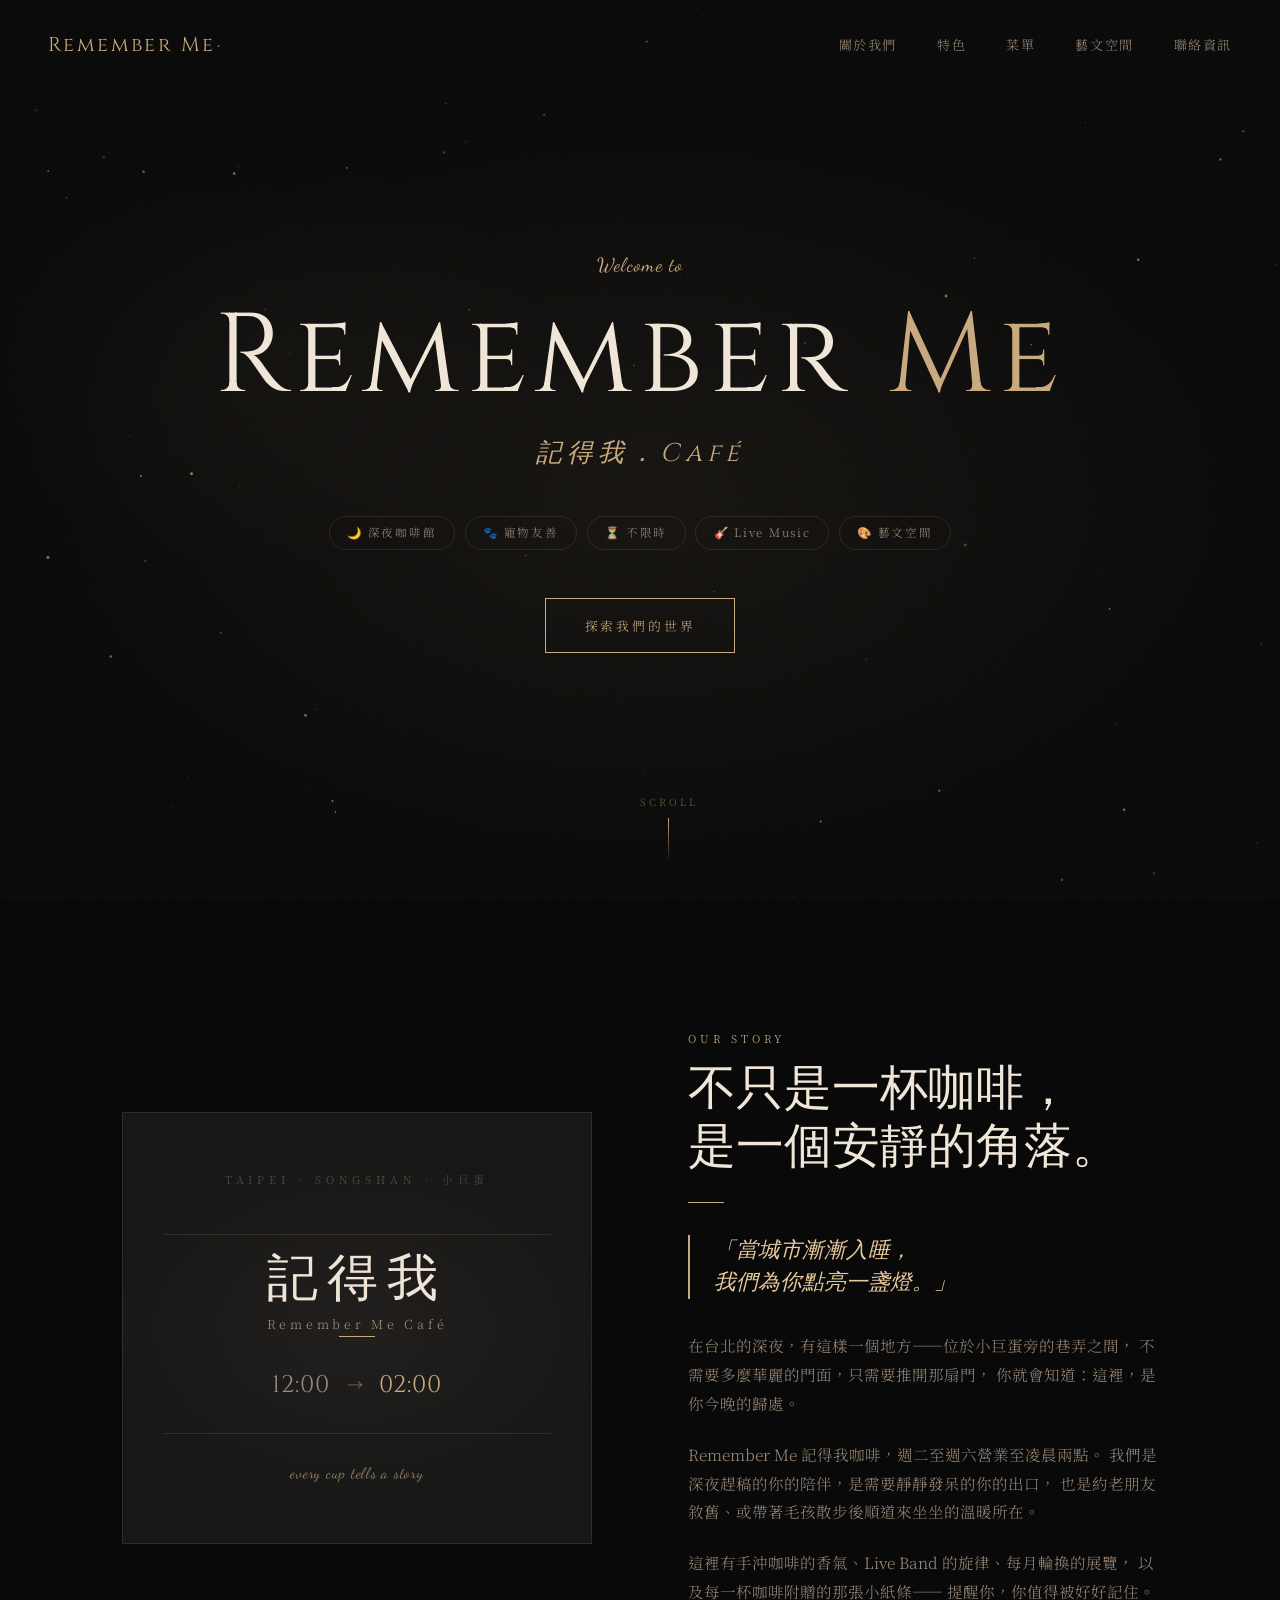
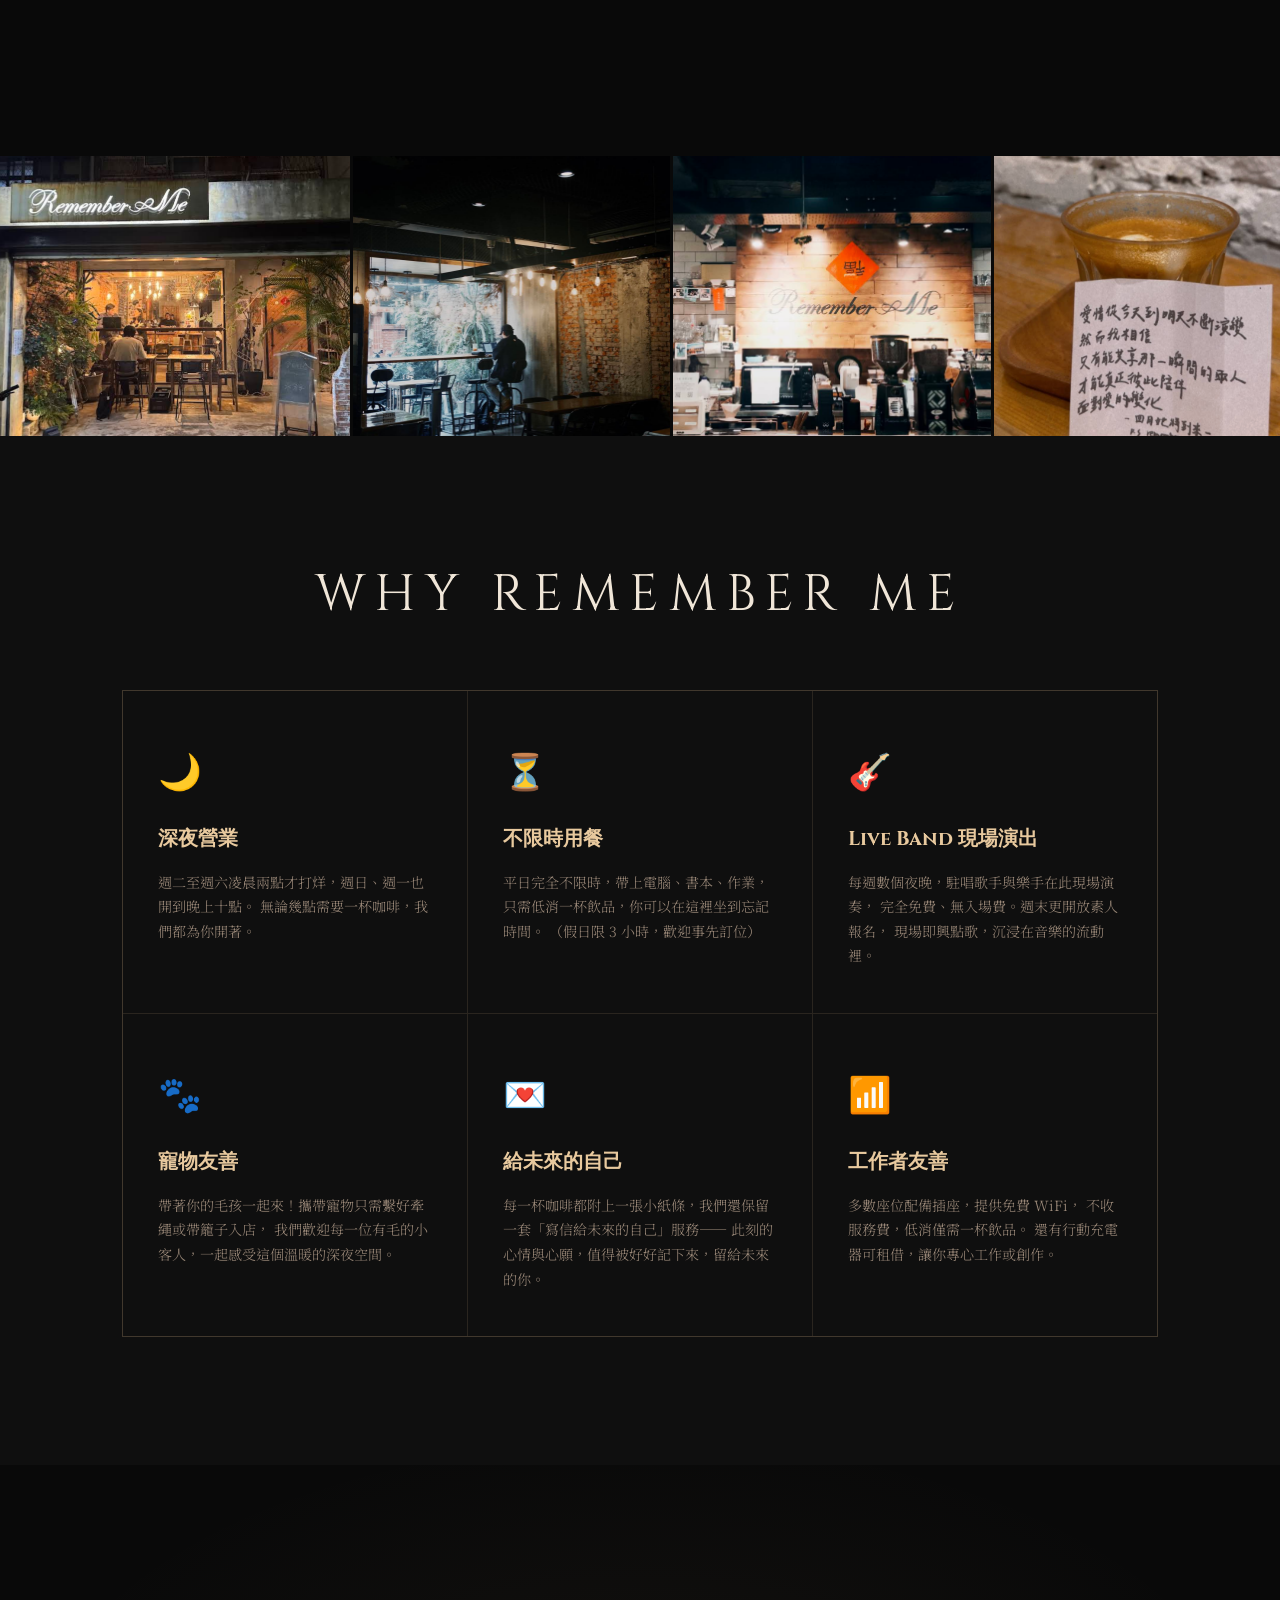
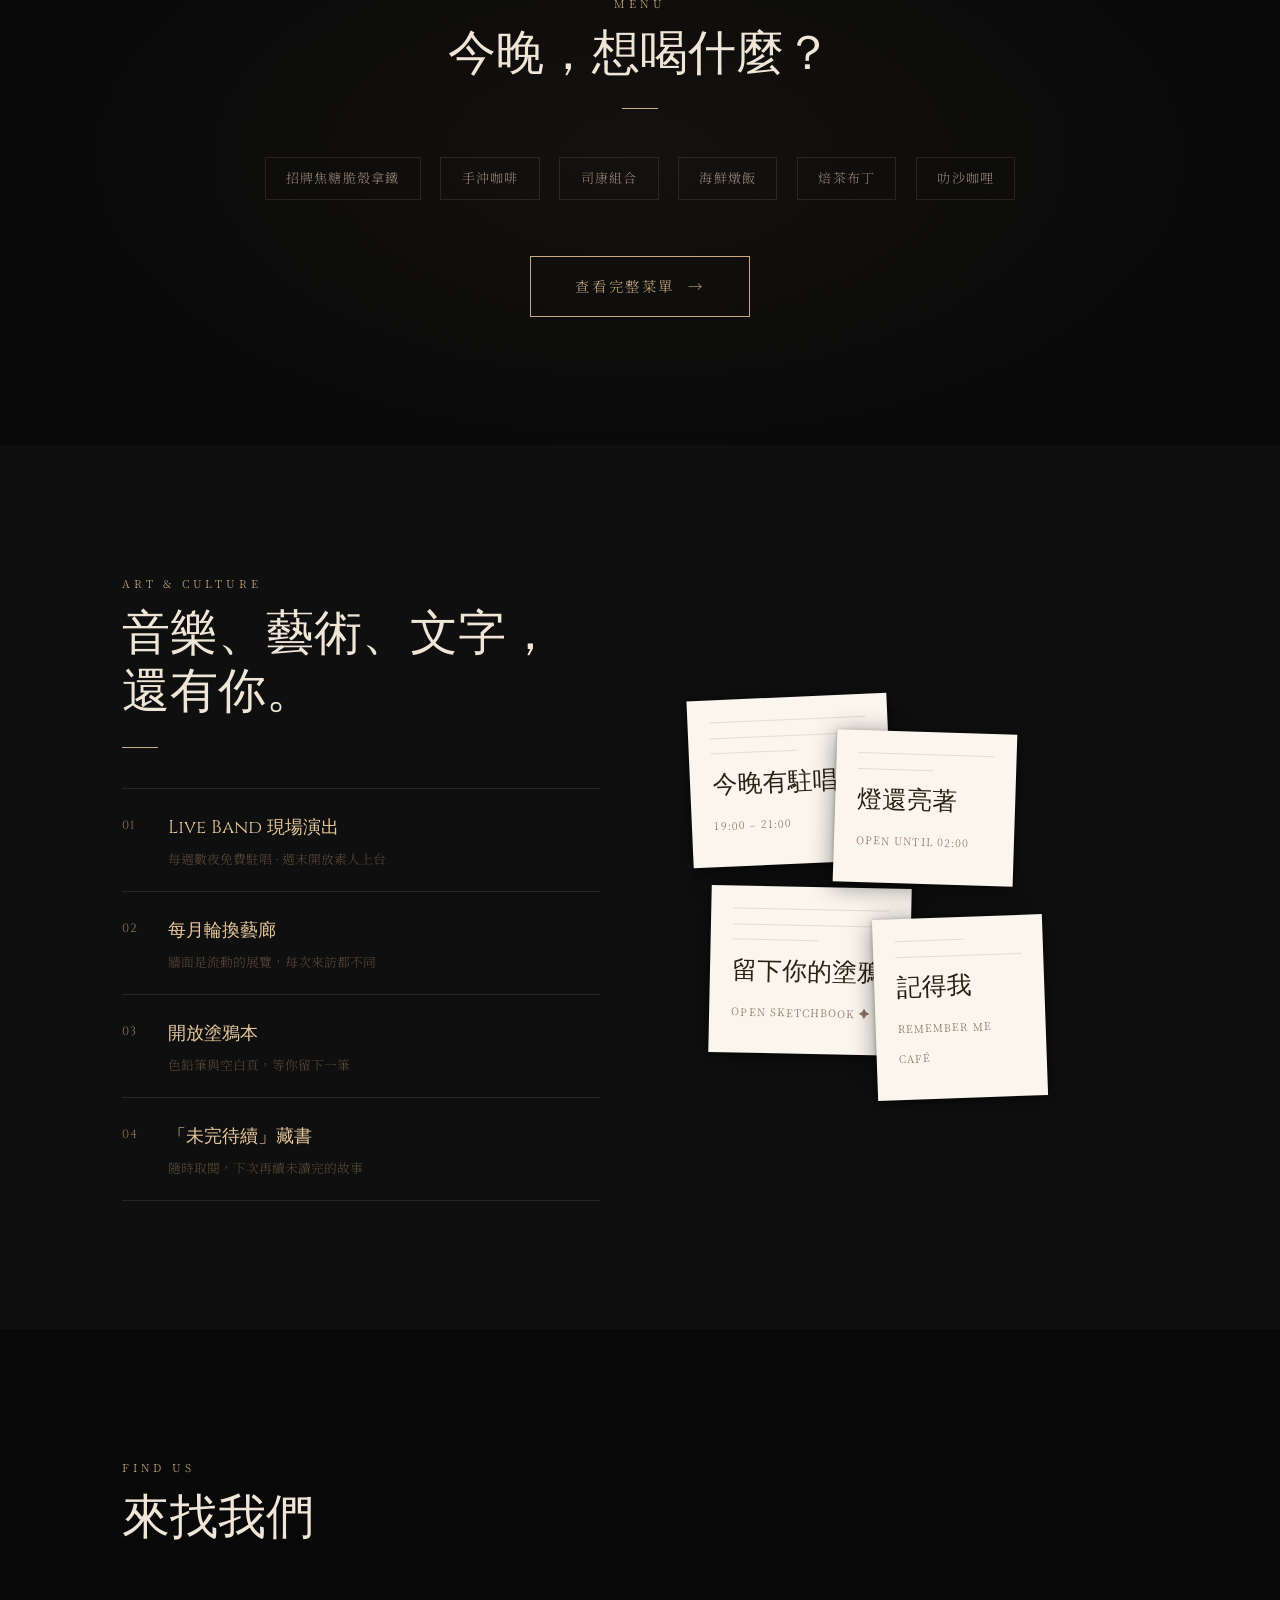
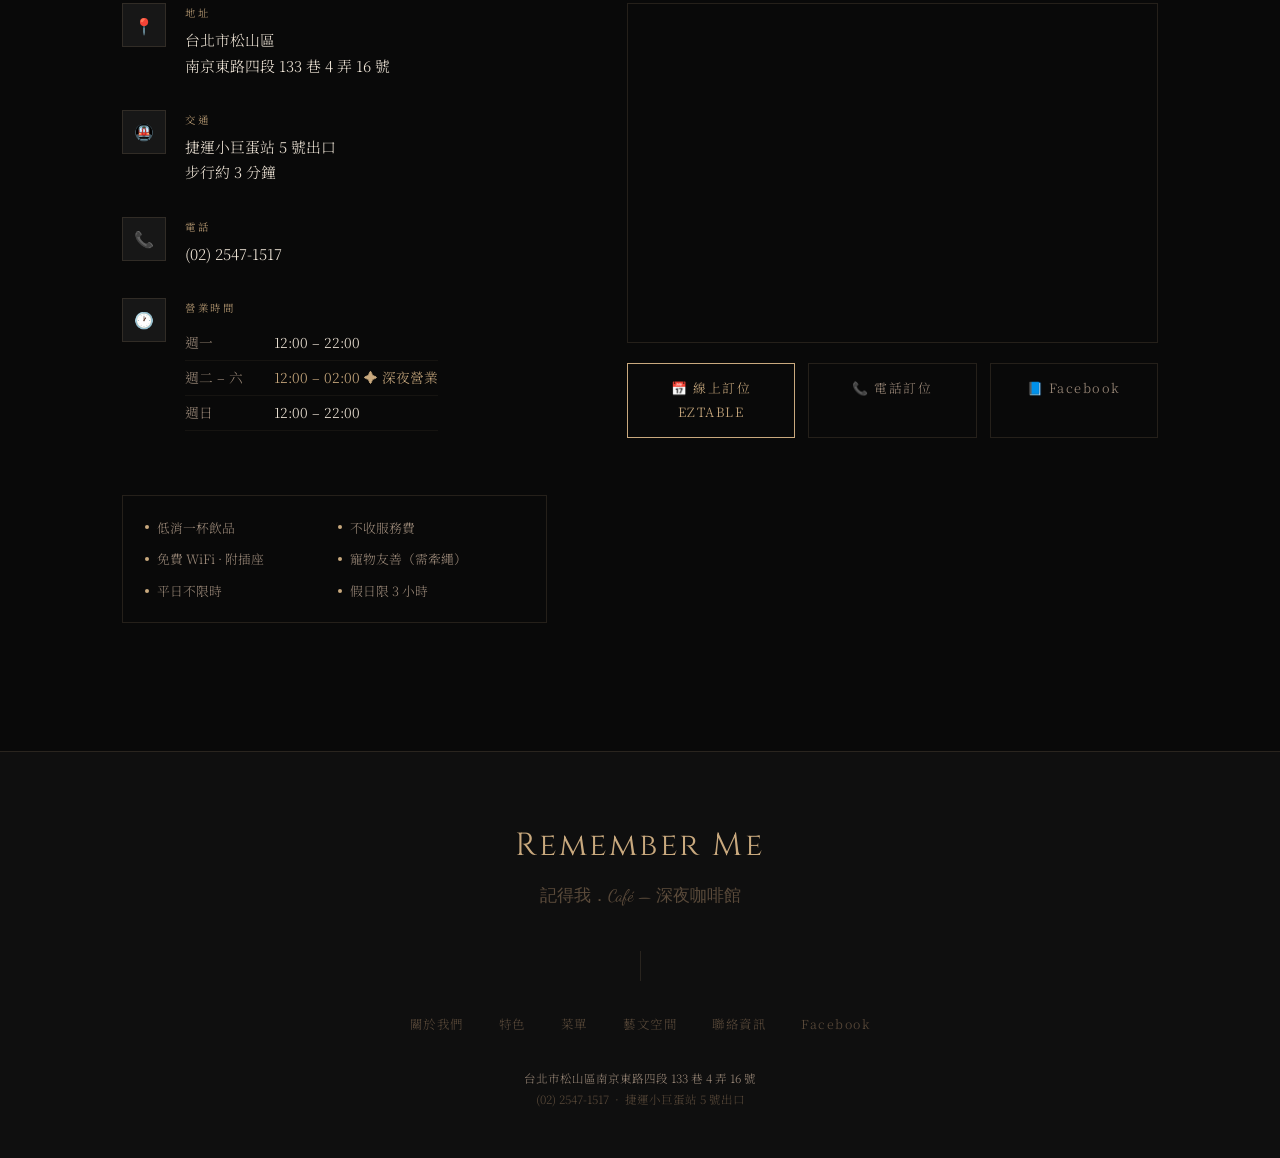
==== commit 217c41ca: "Replace all photos with high-quality shots from Food folder - Gallery strip: new atmosphere photos (" ====
--- a/index.html
+++ b/index.html
@@ -129,10 +129,10 @@
      ============================================================ -->
 <section style="padding: 0; overflow: hidden;">
   <div class="gallery-strip">
-    <div class="gallery-img" style="background-image: url('Photos/cropped/atm-cafe-sign.png');"></div>
-    <div class="gallery-img" style="background-image: url('Photos/cropped/atm-beer.png'); background-position: center top;"></div>
-    <div class="gallery-img" style="background-image: url('Photos/cropped/atm-interior-bw.png'); background-position: center 60%;"></div>
-    <div class="gallery-img" style="background-image: url('Photos/cropped/atm-seating.png'); background-position: center 30%;"></div>
+    <div class="gallery-img" style="background-image: url('Photos/new/atm-exterior.png'); background-position: center center;"></div>
+    <div class="gallery-img" style="background-image: url('Photos/new/atm-interior-moody.png'); background-position: center center;"></div>
+    <div class="gallery-img" style="background-image: url('Photos/new/atm-counter.png'); background-position: center 40%;"></div>
+    <div class="gallery-img" style="background-image: url('Photos/new/atm-coffee-note.png'); background-position: center center;"></div>
   </div>
 </section>
 
